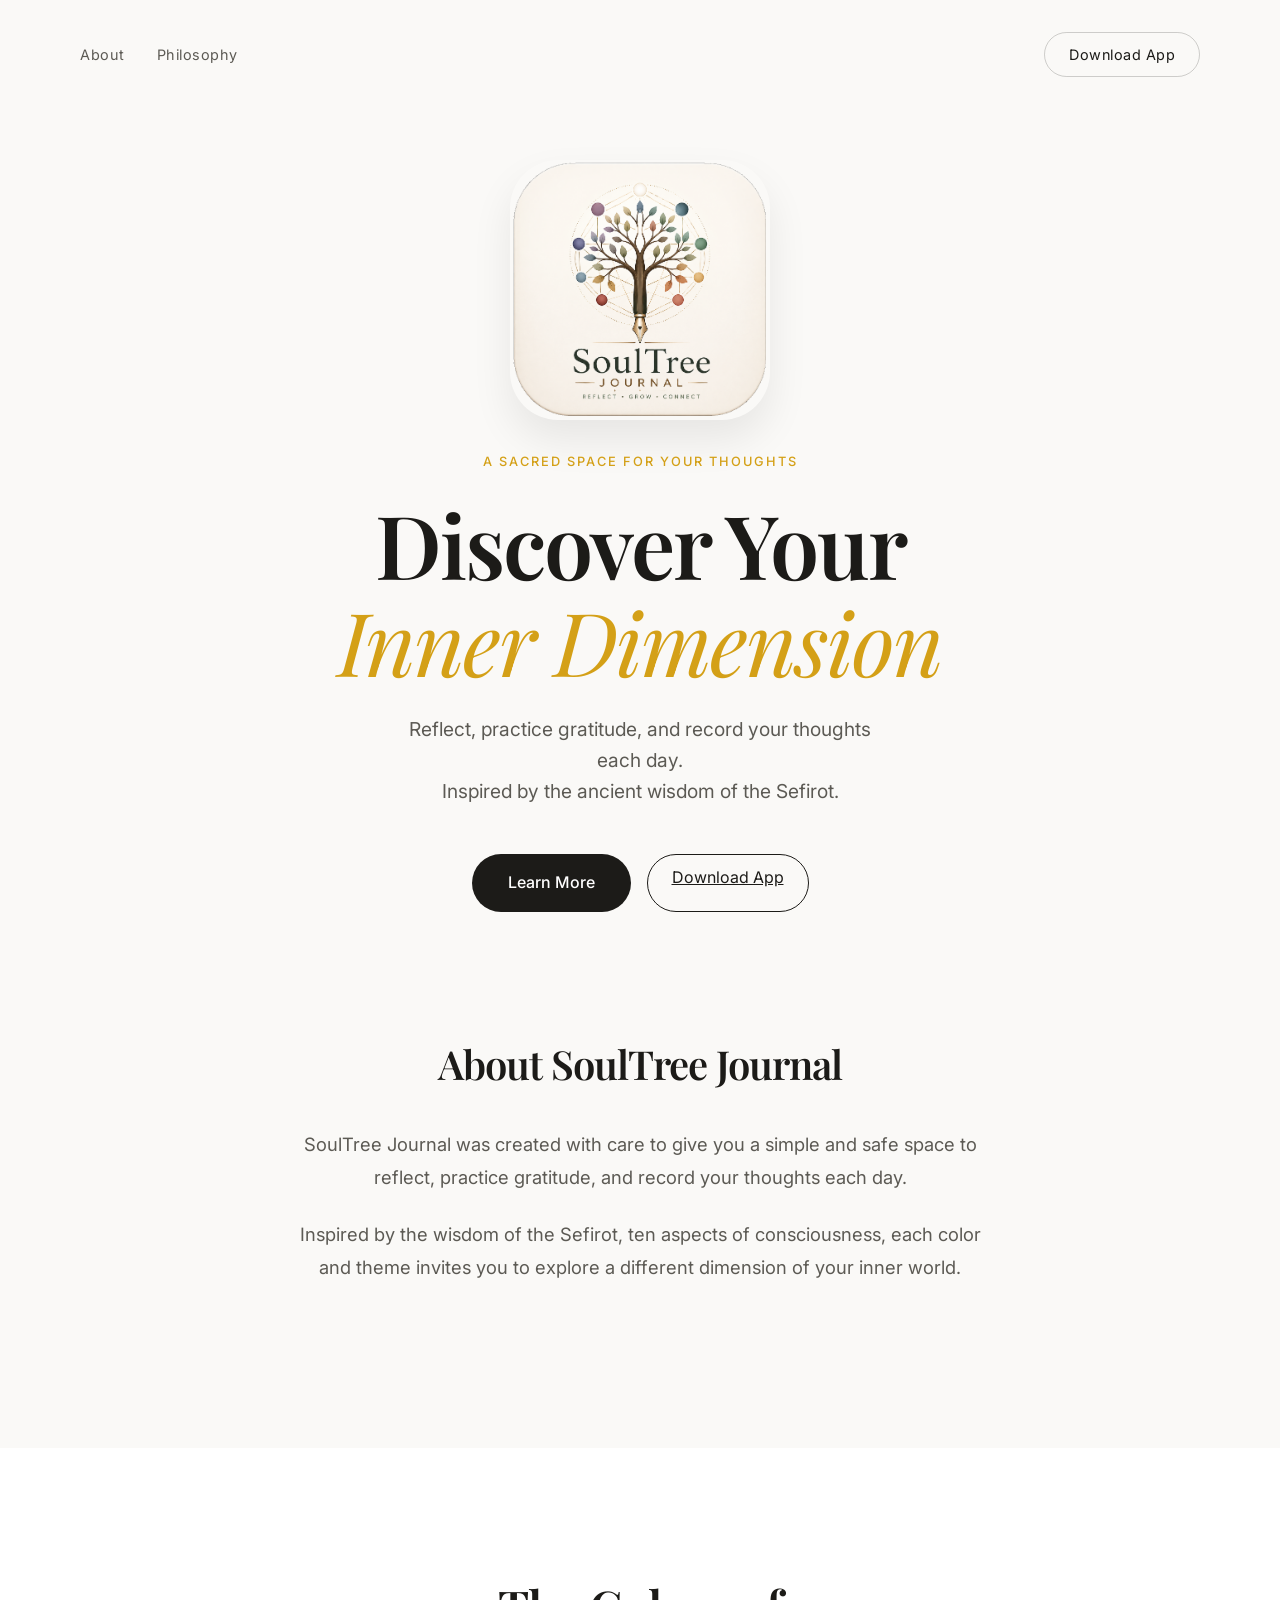
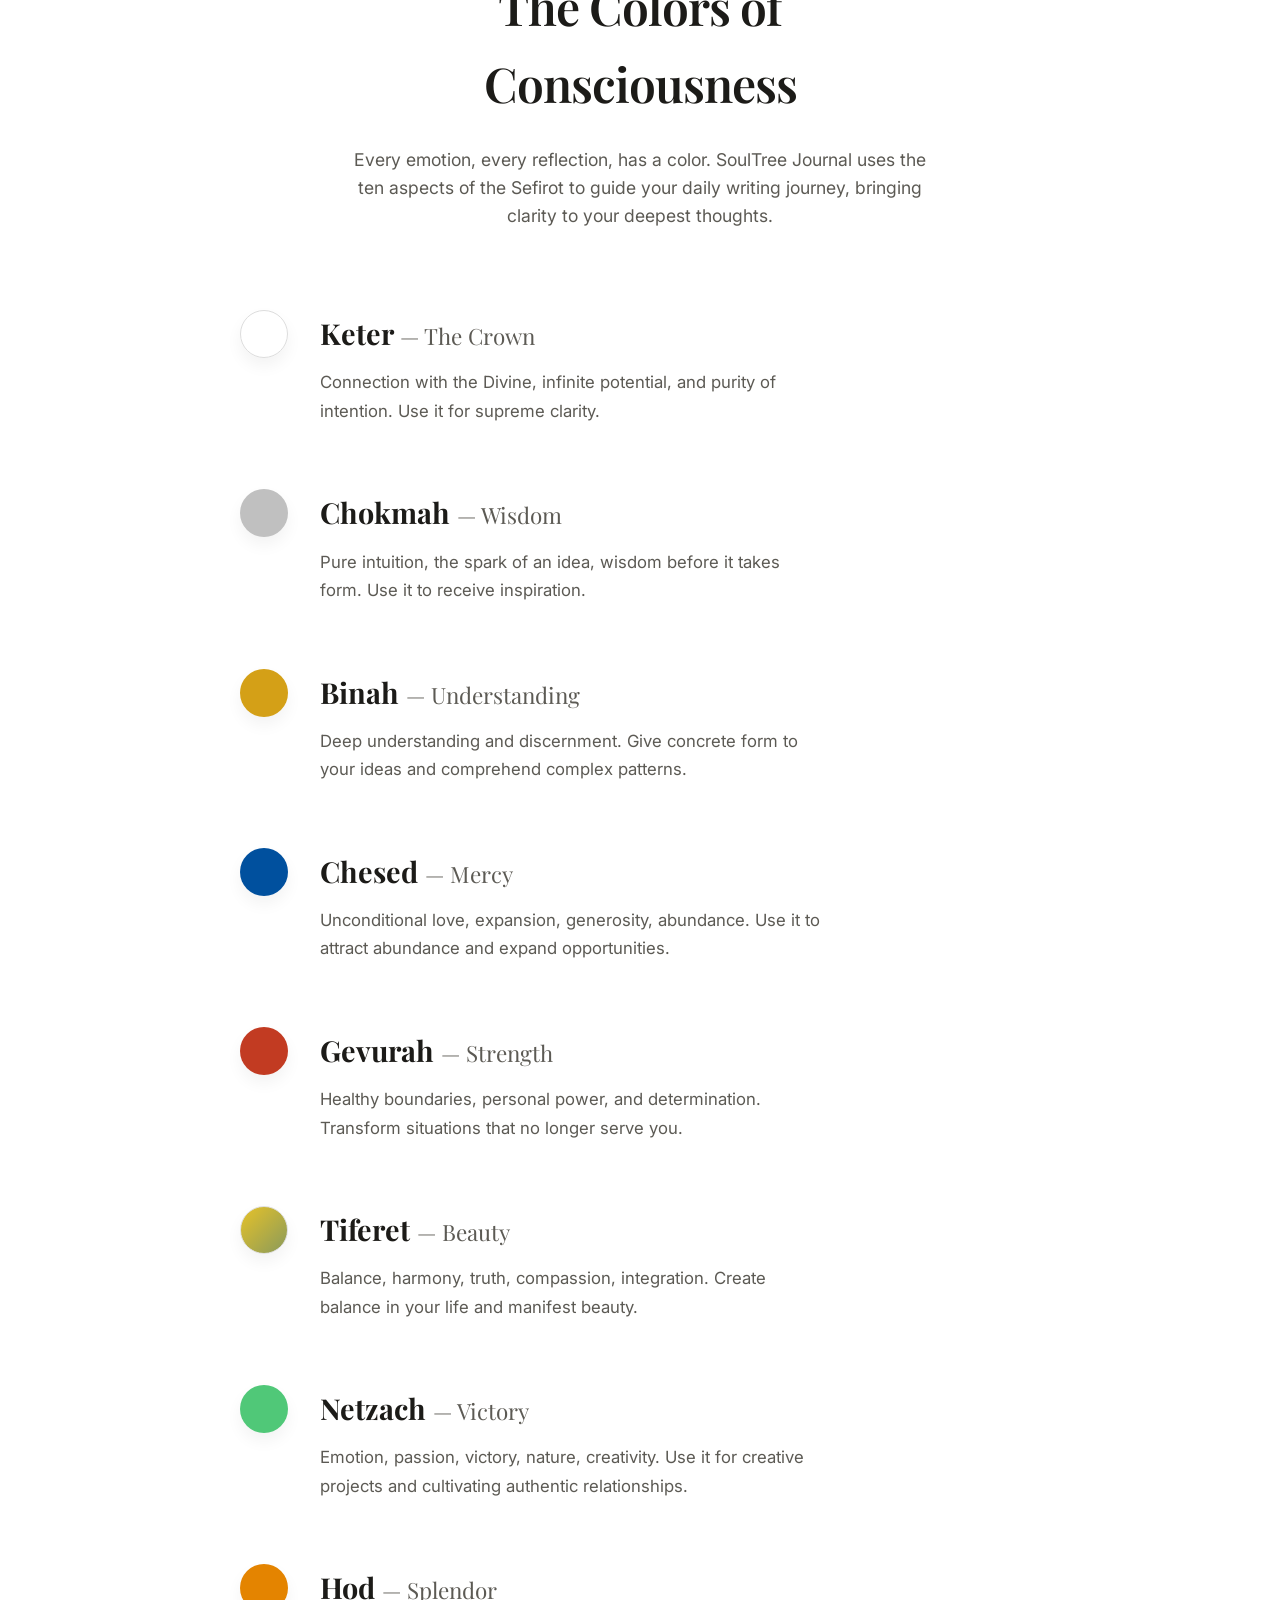
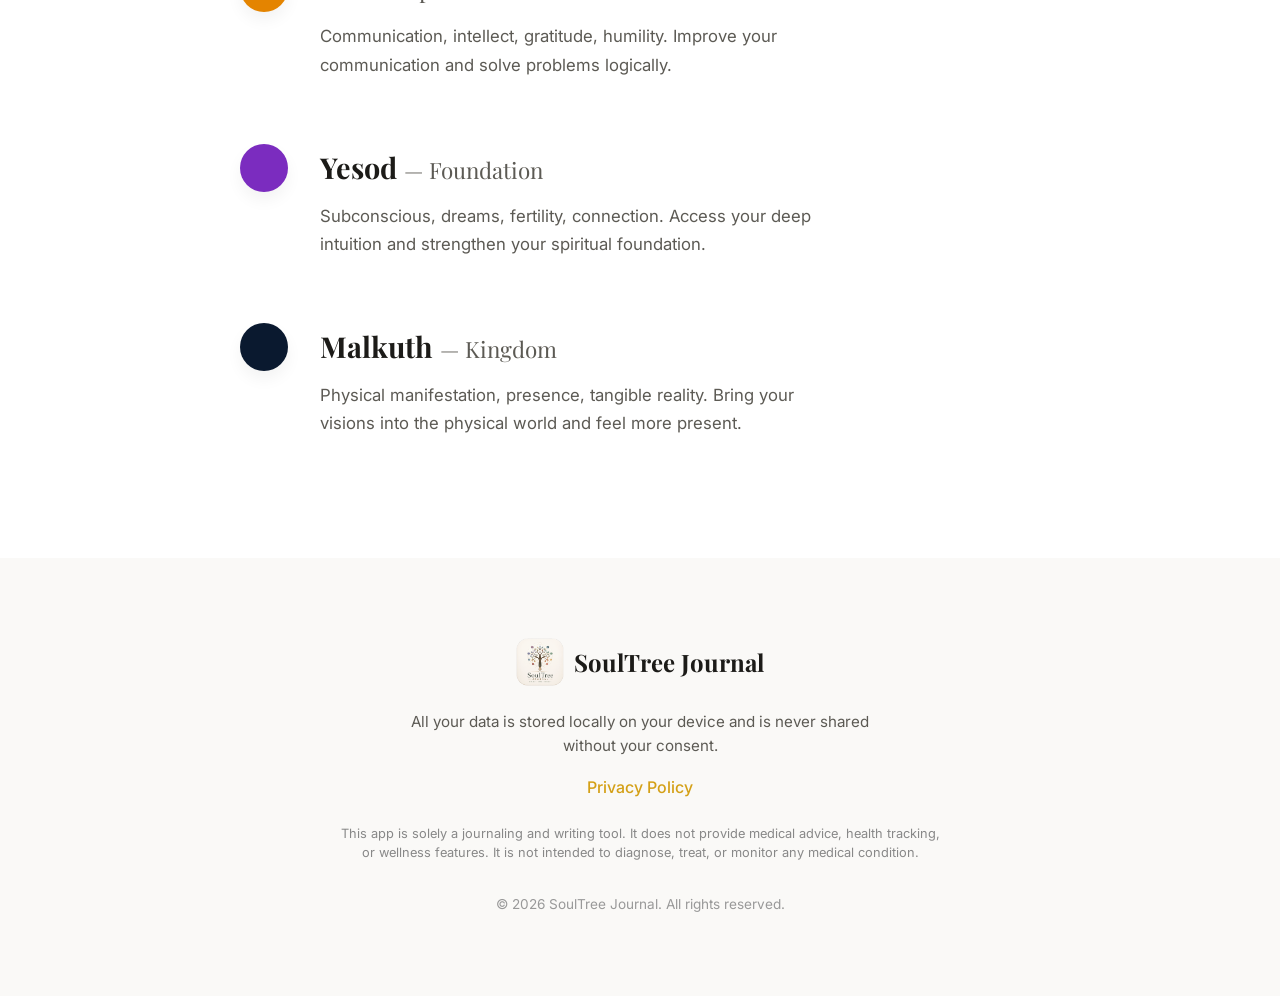
==== index.html @ 965c2bb3 "Initial release of SoulTree website" ====
<!DOCTYPE html>
<html lang="en">
<head>
    <meta charset="UTF-8">
    <meta name="viewport" content="width=device-width, initial-scale=1.0">
    <meta name="description" content="SoulTree Journal - A simple and safe space to reflect, practice gratitude, and record your thoughts each day.">
    <link rel="icon" type="image/png" href="icon-2.png">
    <title>SoulTree Journal | Your Inner Space</title>
    <link rel="preconnect" href="https://fonts.googleapis.com">
    <link rel="preconnect" href="https://fonts.gstatic.com" crossorigin>
    <link href="https://fonts.googleapis.com/css2?family=Inter:wght@300;400;500&family=Playfair+Display:ital,wght@0,400;0,600;0,700;1,400&display=swap" rel="stylesheet">
    <link rel="stylesheet" href="styles.css">
</head>
<body>

    <nav class="navbar">
        <div class="nav-container">
            <div class="nav-links left">
                <a href="#about">About</a>
                <a href="#philosophy">Philosophy</a>
            </div>

            <div class="nav-links right">
                <a href="#download" class="btn-outline">Download App</a>
            </div>
        </div>
    </nav>

    <header class="hero">
        <div class="hero-content">
            <img src="icon-2.png" alt="SoulTree Logo" class="hero-main-icon">
            <span class="hero-label">A sacred space for your thoughts</span>
            <h1 class="hero-title">Discover Your<br><em>Inner Dimension</em></h1>
            <p class="hero-subtitle">Reflect, practice gratitude, and record your thoughts each day.<br>Inspired by the ancient wisdom of the Sefirot.</p>
            <div class="hero-buttons">
                <a href="#about" class="btn-primary">Learn More</a>
                <a href="#download" class="btn-outline" style="border-color: var(--text-primary);">Download App</a>
            </div>
        </div>
    </header>

    <section id="about" class="about">
        <div class="container">
            <div class="about-content">
                <h2>About SoulTree Journal</h2>
                <p>SoulTree Journal was created with care to give you a simple and safe space to reflect, practice gratitude, and record your thoughts each day.</p>
                <p>Inspired by the wisdom of the Sefirot, ten aspects of consciousness, each color and theme invites you to explore a different dimension of your inner world.</p>
            </div>
        </div>
    </section>

    <section id="philosophy" class="philosophy">
        <div class="container">
            <div class="philosophy-text">
                <h2>The Colors of Consciousness</h2>
                <p>Every emotion, every reflection, has a color. SoulTree Journal uses the ten aspects of the Sefirot to guide your daily writing journey, bringing clarity to your deepest thoughts.</p>
            </div>
            
            <div class="features-list">
                <div class="feature-item">
                    <div class="feature-marker" style="background: rgba(255, 255, 255, 0.8); border: 1px solid #ddd;"></div>
                    <div class="feature-content">
                        <h3>Keter <span>— The Crown</span></h3>
                        <p>Connection with the Divine, infinite potential, and purity of intention. Use it for supreme clarity.</p>
                    </div>
                </div>
                
                <div class="feature-item">
                    <div class="feature-marker" style="background: #c0c0c0;"></div>
                    <div class="feature-content">
                        <h3>Chokmah <span>— Wisdom</span></h3>
                        <p>Pure intuition, the spark of an idea, wisdom before it takes form. Use it to receive inspiration.</p>
                    </div>
                </div>

                <div class="feature-item">
                    <div class="feature-marker" style="background: #d4a017;"></div>
                    <div class="feature-content">
                        <h3>Binah <span>— Understanding</span></h3>
                        <p>Deep understanding and discernment. Give concrete form to your ideas and comprehend complex patterns.</p>
                    </div>
                </div>

                <div class="feature-item">
                    <div class="feature-marker" style="background: #00509e;"></div>
                    <div class="feature-content">
                        <h3>Chesed <span>— Mercy</span></h3>
                        <p>Unconditional love, expansion, generosity, abundance. Use it to attract abundance and expand opportunities.</p>
                    </div>
                </div>
                
                <div class="feature-item">
                    <div class="feature-marker" style="background: #c23b22;"></div>
                    <div class="feature-content">
                        <h3>Gevurah <span>— Strength</span></h3>
                        <p>Healthy boundaries, personal power, and determination. Transform situations that no longer serve you.</p>
                    </div>
                </div>

                <div class="feature-item">
                    <div class="feature-marker" style="background: linear-gradient(135deg, #e6c229, #8a9a5b); border: 1px solid #e0e0e0;"></div>
                    <div class="feature-content">
                        <h3>Tiferet <span>— Beauty</span></h3>
                        <p>Balance, harmony, truth, compassion, integration. Create balance in your life and manifest beauty.</p>
                    </div>
                </div>

                <div class="feature-item">
                    <div class="feature-marker" style="background: #50c878;"></div>
                    <div class="feature-content">
                        <h3>Netzach <span>— Victory</span></h3>
                        <p>Emotion, passion, victory, nature, creativity. Use it for creative projects and cultivating authentic relationships.</p>
                    </div>
                </div>

                <div class="feature-item">
                    <div class="feature-marker" style="background: #e48400;"></div>
                    <div class="feature-content">
                        <h3>Hod <span>— Splendor</span></h3>
                        <p>Communication, intellect, gratitude, humility. Improve your communication and solve problems logically.</p>
                    </div>
                </div>

                <div class="feature-item">
                    <div class="feature-marker" style="background: #7b2cbf;"></div>
                    <div class="feature-content">
                        <h3>Yesod <span>— Foundation</span></h3>
                        <p>Subconscious, dreams, fertility, connection. Access your deep intuition and strengthen your spiritual foundation.</p>
                    </div>
                </div>

                <div class="feature-item">
                    <div class="feature-marker" style="background: #0a192f;"></div>
                    <div class="feature-content">
                        <h3>Malkuth <span>— Kingdom</span></h3>
                        <p>Physical manifestation, presence, tangible reality. Bring your visions into the physical world and feel more present.</p>
                    </div>
                </div>
            </div>
        </div>
    </section>

    <footer>
        <div class="container footer-content">
            <div class="footer-brand">
                <img src="icon-2.png" alt="Icon" class="logo-img-footer">
                SoulTree Journal
            </div>
            <p class="footer-privacy">All your data is stored locally on your device and is never shared without your consent.</p>
            <p class="footer-links"><a href="privacy.html">Privacy Policy</a></p>
            <p class="footer-disclaimer">This app is solely a journaling and writing tool. It does not provide medical advice, health tracking, or wellness features. It is not intended to diagnose, treat, or monitor any medical condition.</p>
            <div class="copyright">&copy; 2026 SoulTree Journal. All rights reserved.</div>
        </div>
    </footer>

</body>
</html>
---- styles.css ----
:root {
    --bg-color: #faf9f7;
    --text-primary: #1c1b18;
    --text-secondary: #5c5a54;
    --accent-gold: #d4a017;
    --accent-gold-light: rgba(212, 160, 23, 0.1);
    
    --font-heading: 'Playfair Display', serif;
    --font-body: 'Inter', sans-serif;
}

* {
    margin: 0;
    padding: 0;
    box-sizing: border-box;
}

body {
    font-family: var(--font-body);
    background-color: var(--bg-color);
    color: var(--text-primary);
    line-height: 1.6;
    -webkit-font-smoothing: antialiased;
}

.container {
    max-width: 1000px;
    margin: 0 auto;
    padding: 0 24px;
}

/* Navigation */
.navbar {
    padding: 32px 0;
    position: absolute;
    width: 100%;
    top: 0;
    z-index: 10;
}

.nav-container {
    max-width: 1200px;
    margin: 0 auto;
    padding: 0 40px;
    display: flex;
    justify-content: space-between;
    align-items: center;
}

.nav-links {
    flex: 1;
    display: flex;
    gap: 32px;
}

.nav-links.right {
    justify-content: flex-end;
}

.nav-links a {
    text-decoration: none;
    color: var(--text-secondary);
    font-size: 0.9rem;
    font-weight: 400;
    letter-spacing: 0.5px;
    transition: color 0.3s ease;
}

.nav-links a:hover {
    color: var(--accent-gold);
}

.logo {
    font-family: var(--font-heading);
    font-size: 1.6rem;
    font-weight: 700;
    letter-spacing: -0.5px;
    color: var(--text-primary);
    text-align: center;
    display: flex;
    align-items: center;
    justify-content: center;
    gap: 12px;
}

.logo-img {
    height: 56px;
    width: auto;
    border-radius: 12px;
}

/* Buttons */
.btn-primary {
    display: inline-block;
    background-color: var(--text-primary);
    color: #fff;
    padding: 16px 36px;
    border-radius: 40px;
    text-decoration: none;
    font-size: 1rem;
    font-weight: 500;
    transition: all 0.3s ease;
}

.btn-primary:hover {
    background-color: var(--accent-gold);
    transform: translateY(-2px);
    box-shadow: 0 12px 24px var(--accent-gold-light);
}

.btn-outline {
    border: 1px solid rgba(28, 27, 24, 0.2);
    padding: 10px 24px;
    border-radius: 30px;
    color: var(--text-primary) !important;
}

.btn-outline:hover {
    border-color: var(--text-primary);
}

/* Hero */
.hero {
    padding-top: 160px;
    text-align: center;
}

.hero-content {
    max-width: 800px;
    margin: 0 auto;
    padding: 0 24px;
    display: flex;
    flex-direction: column;
    align-items: center;
}

.hero-main-icon {
    width: 260px;
    height: auto;
    margin-bottom: 32px;
    border-radius: 48px;
    box-shadow: 0 20px 40px rgba(0,0,0,0.08);
    animation: float-logo 6s ease-in-out infinite;
}

@keyframes float-logo {
    0%, 100% { transform: translateY(0); }
    50% { transform: translateY(-10px); }
}

.hero-label {
    display: inline-block;
    text-transform: uppercase;
    font-size: 0.8rem;
    letter-spacing: 2px;
    color: var(--accent-gold);
    margin-bottom: 24px;
    font-weight: 500;
}

.hero-title {
    font-family: var(--font-heading);
    font-size: 5.5rem;
    line-height: 1.1;
    font-weight: 600;
    margin-bottom: 24px;
    letter-spacing: -2px;
}

.hero-title em {
    font-style: italic;
    color: var(--accent-gold);
    font-weight: 400;
}

.hero-subtitle {
    font-size: 1.2rem;
    color: var(--text-secondary);
    margin-bottom: 48px;
    max-width: 500px;
    margin-left: auto;
    margin-right: auto;
}

.hero-buttons {
    display: flex;
    gap: 16px;
    justify-content: center;
    flex-wrap: wrap;
}

/* About Section */
.about {
    padding: 120px 0 40px;
    background-color: var(--bg-color);
}

.about-content {
    max-width: 700px;
    margin: 0 auto;
    text-align: center;
}

.about-content h2 {
    font-family: var(--font-heading);
    font-size: 2.5rem;
    font-weight: 600;
    margin-bottom: 32px;
    letter-spacing: -1px;
}

.about-content p {
    color: var(--text-secondary);
    font-size: 1.15rem;
    line-height: 1.8;
    margin-bottom: 24px;
}

/* Philosophy Section */
.philosophy {
    padding: 120px 0;
    background-color: #fff;
    margin-top: 100px;
}

.philosophy-text {
    text-align: center;
    max-width: 600px;
    margin: 0 auto 80px;
}

.philosophy-text h2 {
    font-family: var(--font-heading);
    font-size: 3rem;
    font-weight: 600;
    margin-bottom: 24px;
    letter-spacing: -1px;
}

.philosophy-text p {
    color: var(--text-secondary);
    font-size: 1.1rem;
}

.features-list {
    max-width: 800px;
    margin: 0 auto;
}

.feature-item {
    display: flex;
    align-items: flex-start;
    gap: 32px;
    margin-bottom: 64px;
}

.feature-item:last-child {
    margin-bottom: 0;
}

.feature-marker {
    width: 48px;
    height: 48px;
    border-radius: 50%;
    flex-shrink: 0;
    box-shadow: 0 8px 16px rgba(0, 0, 0, 0.05);
}

.feature-content h3 {
    font-family: var(--font-heading);
    font-size: 1.8rem;
    margin-bottom: 12px;
    color: var(--text-primary);
}

.feature-content h3 span {
    color: var(--text-secondary);
    font-weight: 400;
    font-size: 1.4rem;
}

.feature-content p {
    color: var(--text-secondary);
    font-size: 1.05rem;
    line-height: 1.7;
    max-width: 500px;
}

/* Footer */
footer {
    padding: 80px 0;
    text-align: center;
    background-color: var(--bg-color);
}

.footer-brand {
    font-family: var(--font-heading);
    font-size: 1.5rem;
    font-weight: 700;
    margin-bottom: 24px;
    display: flex;
    align-items: center;
    justify-content: center;
    gap: 10px;
}

.logo-img-footer {
    height: 48px;
    width: auto;
    border-radius: 10px;
    opacity: 0.9;
}

.footer-content p.footer-privacy {
    color: var(--text-secondary);
    max-width: 500px;
    margin: 0 auto 16px;
    font-size: 0.95rem;
}

.footer-links {
    margin-bottom: 24px;
}

.footer-links a {
    color: var(--accent-gold);
    text-decoration: none;
    font-weight: 500;
    transition: color 0.3s ease;
}

.footer-links a:hover {
    color: var(--text-primary);
    text-decoration: underline;
}

.footer-content p.footer-disclaimer {
    color: #888;
    max-width: 600px;
    margin: 0 auto 32px;
    font-size: 0.8rem;
    line-height: 1.5;
}

.copyright {
    color: #999;
    font-size: 0.85rem;
}

/* Responsive */
@media (max-width: 768px) {
    .nav-links {
        display: none;
    }
    
    .hero-title {
        font-size: 3.5rem;
    }
    
    .philosophy-text h2 {
        font-size: 2.5rem;
    }
    
    .feature-item {
        flex-direction: column;
        gap: 16px;
    }
}

/* Privacy Policy Layout */
.policy-container {
    max-width: 800px;
    padding: 120px 24px 60px;
}

.policy-title {
    font-family: var(--font-heading);
    font-size: 3.5rem;
    margin-bottom: 12px;
}

.policy-subtitle {
    font-family: var(--font-heading);
    margin-bottom: 32px;
    color: var(--text-secondary);
    font-weight: 400;
    font-style: italic;
    font-size: 2rem;
}

.policy-meta {
    color: #999;
    margin-bottom: 64px;
    font-size: 0.9rem;
    letter-spacing: 1px;
}

.policy-section h3 {
    font-family: var(--font-heading);
    font-size: 1.8rem;
    margin-bottom: 24px;
    color: var(--text-primary);
}

.policy-section h4 {
    font-size: 1.2rem;
    margin-top: 32px;
    margin-bottom: 12px;
    color: var(--text-primary);
}

.policy-section p, .policy-section li {
    color: var(--text-secondary);
    line-height: 1.8;
    margin-bottom: 16px;
    font-size: 1.05rem;
}

.policy-section ul {
    margin-left: 24px;
    margin-bottom: 24px;
}

.policy-divider {
    margin: 64px 0;
    border: none;
    border-top: 1px solid rgba(0,0,0,0.06);
}

.policy-section a {
    color: var(--accent-gold);
    text-decoration: none;
    font-weight: 500;
}

.policy-section a:hover {
    text-decoration: underline;
}
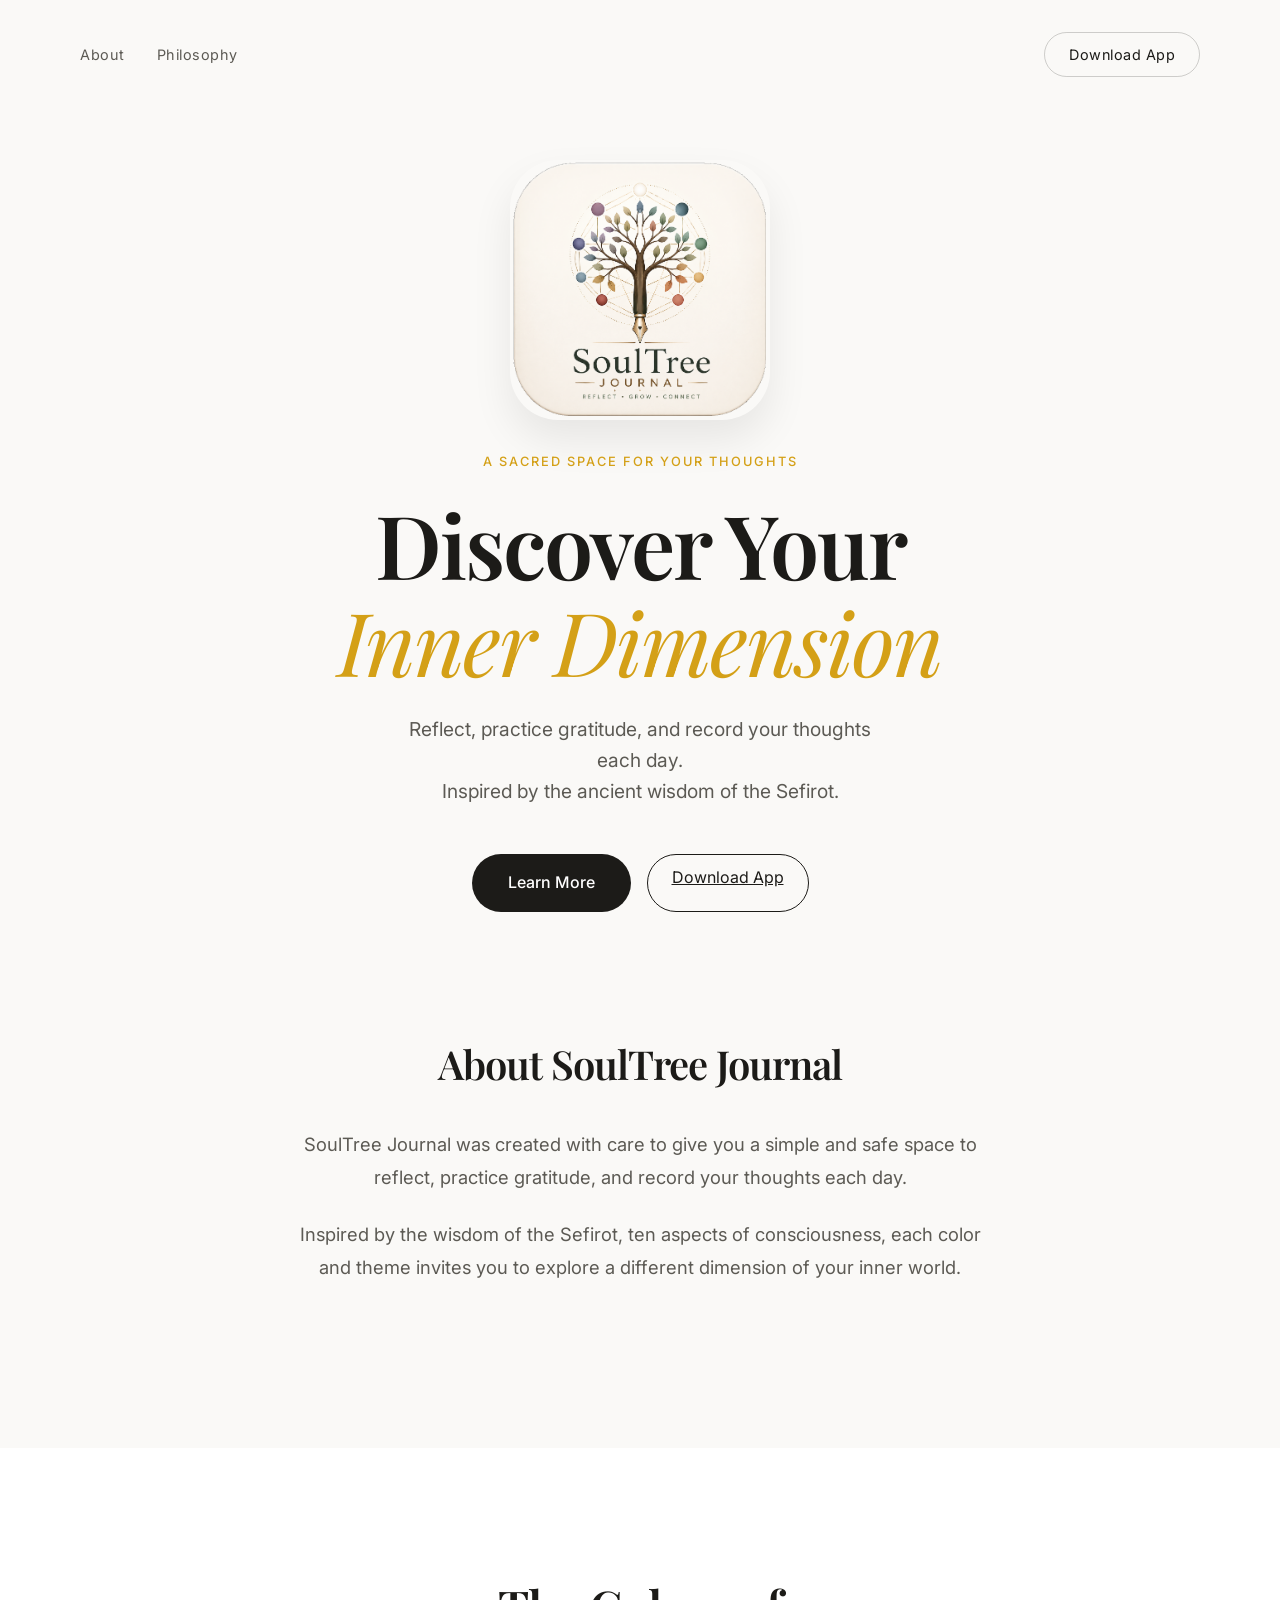
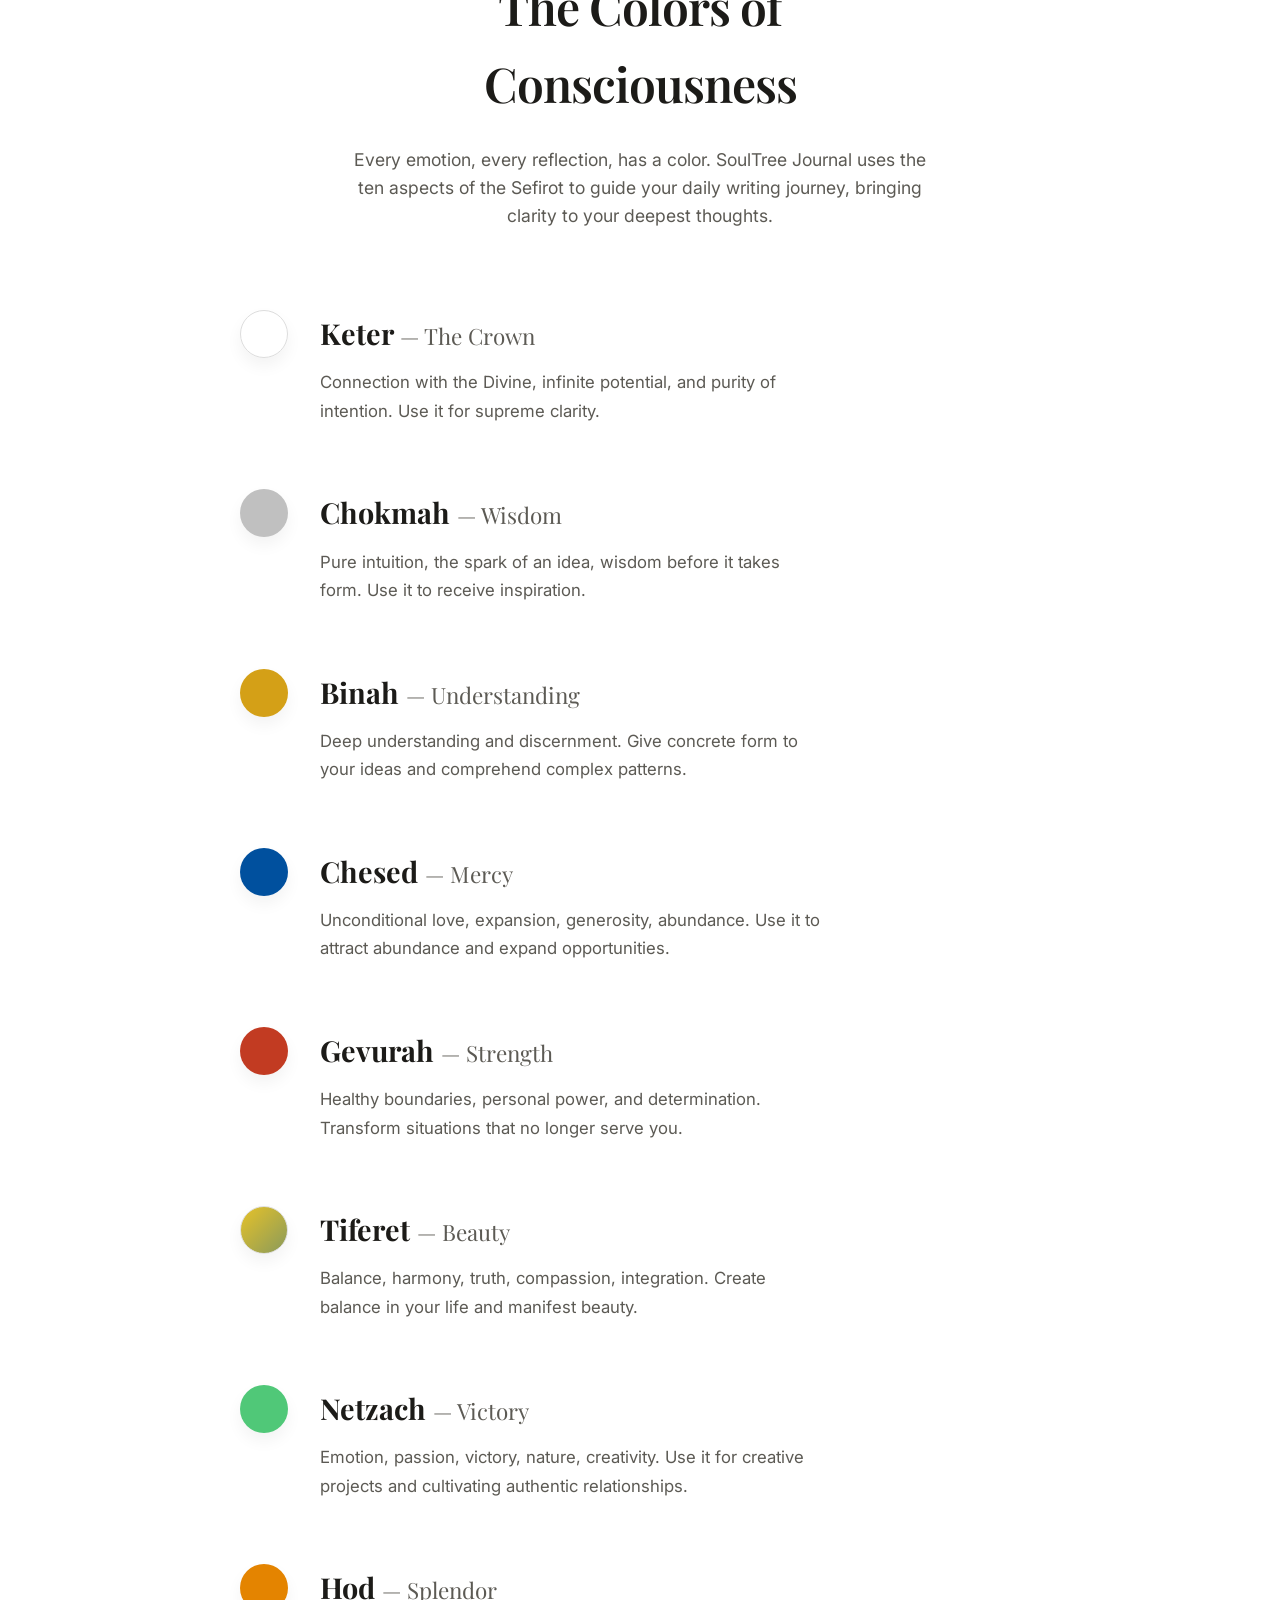
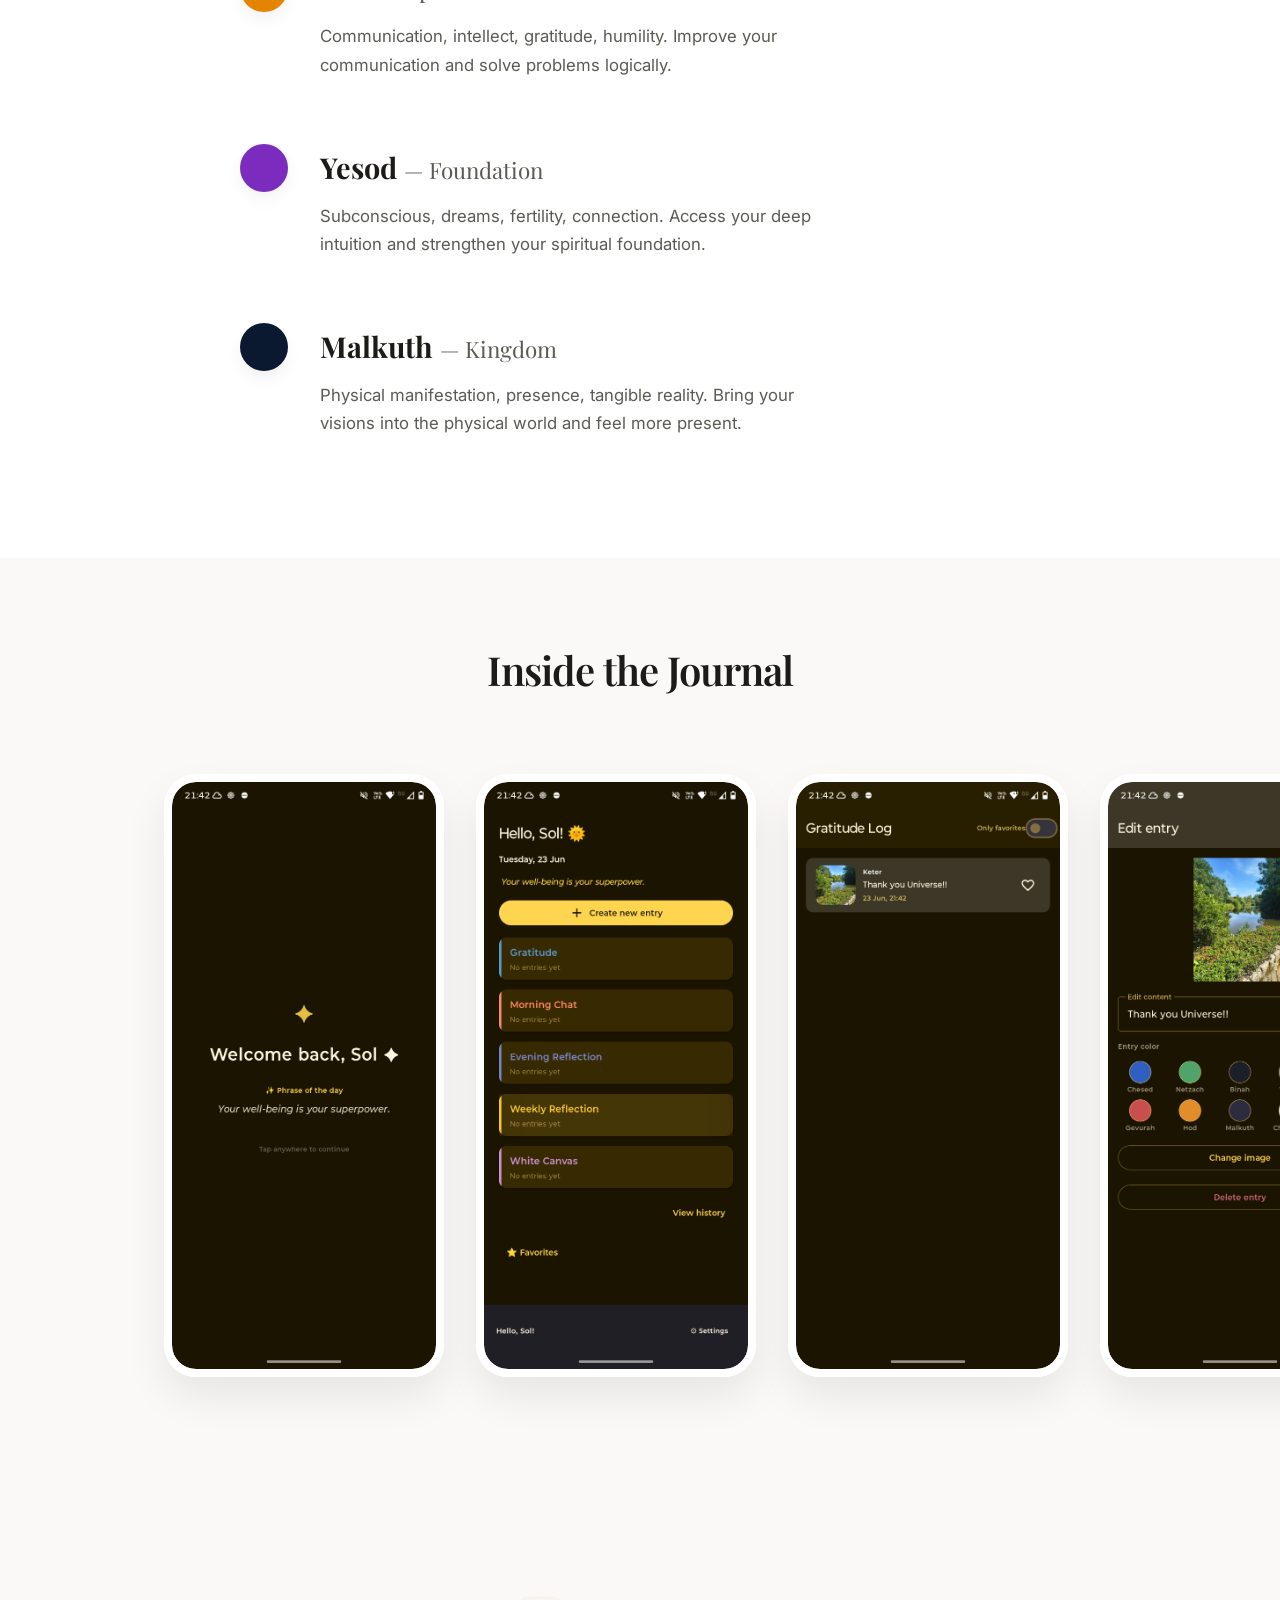
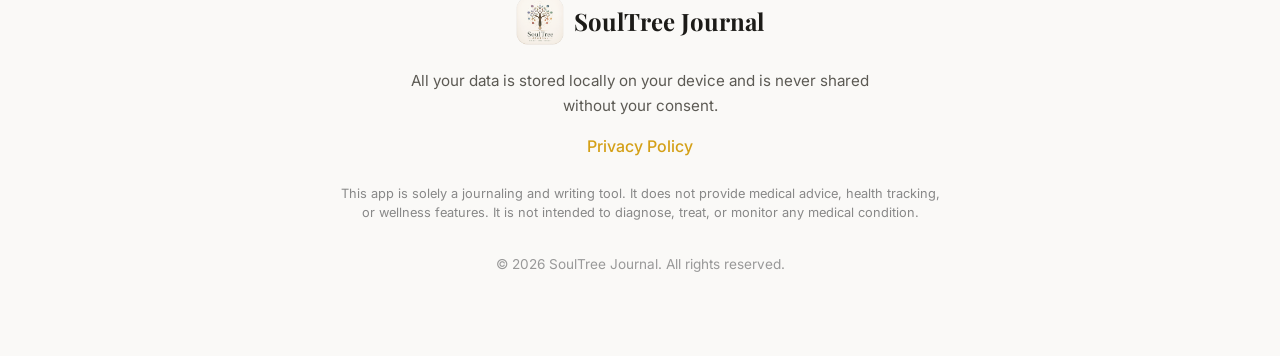
==== commit 14a38333: "Add screenshots section" ====
--- a/index.html
+++ b/index.html
@@ -140,6 +140,22 @@
         </div>
     </section>
 
+    <section id="screenshots" class="screenshots">
+        <div class="screenshots-header">
+            <h2>Inside the Journal</h2>
+        </div>
+        <div class="screenshots-scroll">
+            <div class="screenshot-card"><img src="img/screen1.png" alt="SoulTree Screenshot 1"></div>
+            <div class="screenshot-card"><img src="img/screen2.png" alt="SoulTree Screenshot 2"></div>
+            <div class="screenshot-card"><img src="img/screen3.png" alt="SoulTree Screenshot 3"></div>
+            <div class="screenshot-card"><img src="img/screen4.png" alt="SoulTree Screenshot 4"></div>
+            <div class="screenshot-card"><img src="img/screen5.png" alt="SoulTree Screenshot 5"></div>
+            <div class="screenshot-card"><img src="img/screen6.png" alt="SoulTree Screenshot 6"></div>
+            <div class="screenshot-card"><img src="img/screen7.png" alt="SoulTree Screenshot 7"></div>
+            <div class="screenshot-card"><img src="img/screen8.png" alt="SoulTree Screenshot 8"></div>
+        </div>
+    </section>
+
     <footer>
         <div class="container footer-content">
             <div class="footer-brand">
--- a/styles.css
+++ b/styles.css
@@ -284,6 +284,64 @@
     font-size: 1.05rem;
     line-height: 1.7;
     max-width: 500px;
+}
+
+/* Screenshots Section */
+.screenshots {
+    padding: 80px 0;
+    background-color: var(--bg-color);
+    overflow: hidden;
+}
+
+.screenshots-header {
+    text-align: center;
+    margin-bottom: 48px;
+}
+
+.screenshots-header h2 {
+    font-family: var(--font-heading);
+    font-size: 2.5rem;
+    font-weight: 600;
+    color: var(--text-primary);
+    letter-spacing: -1px;
+}
+
+.screenshots-scroll {
+    display: flex;
+    gap: 32px;
+    padding: 24px calc(50vw - 500px + 24px) 60px; /* Center align with max-width container */
+    overflow-x: auto;
+    scroll-snap-type: x mandatory;
+    -webkit-overflow-scrolling: touch;
+    scrollbar-width: none;
+}
+
+.screenshots-scroll::-webkit-scrollbar {
+    display: none;
+}
+
+.screenshot-card {
+    flex: 0 0 auto;
+    width: 280px;
+    height: auto;
+    border-radius: 32px;
+    box-shadow: 0 20px 40px rgba(0,0,0,0.08);
+    scroll-snap-align: center;
+    transition: transform 0.3s ease;
+    overflow: hidden;
+    border: 8px solid #fff;
+}
+
+.screenshot-card:hover {
+    transform: translateY(-8px);
+}
+
+.screenshot-card img {
+    width: 100%;
+    height: 100%;
+    object-fit: cover;
+    display: block;
+    border-radius: 24px;
 }
 
 /* Footer */
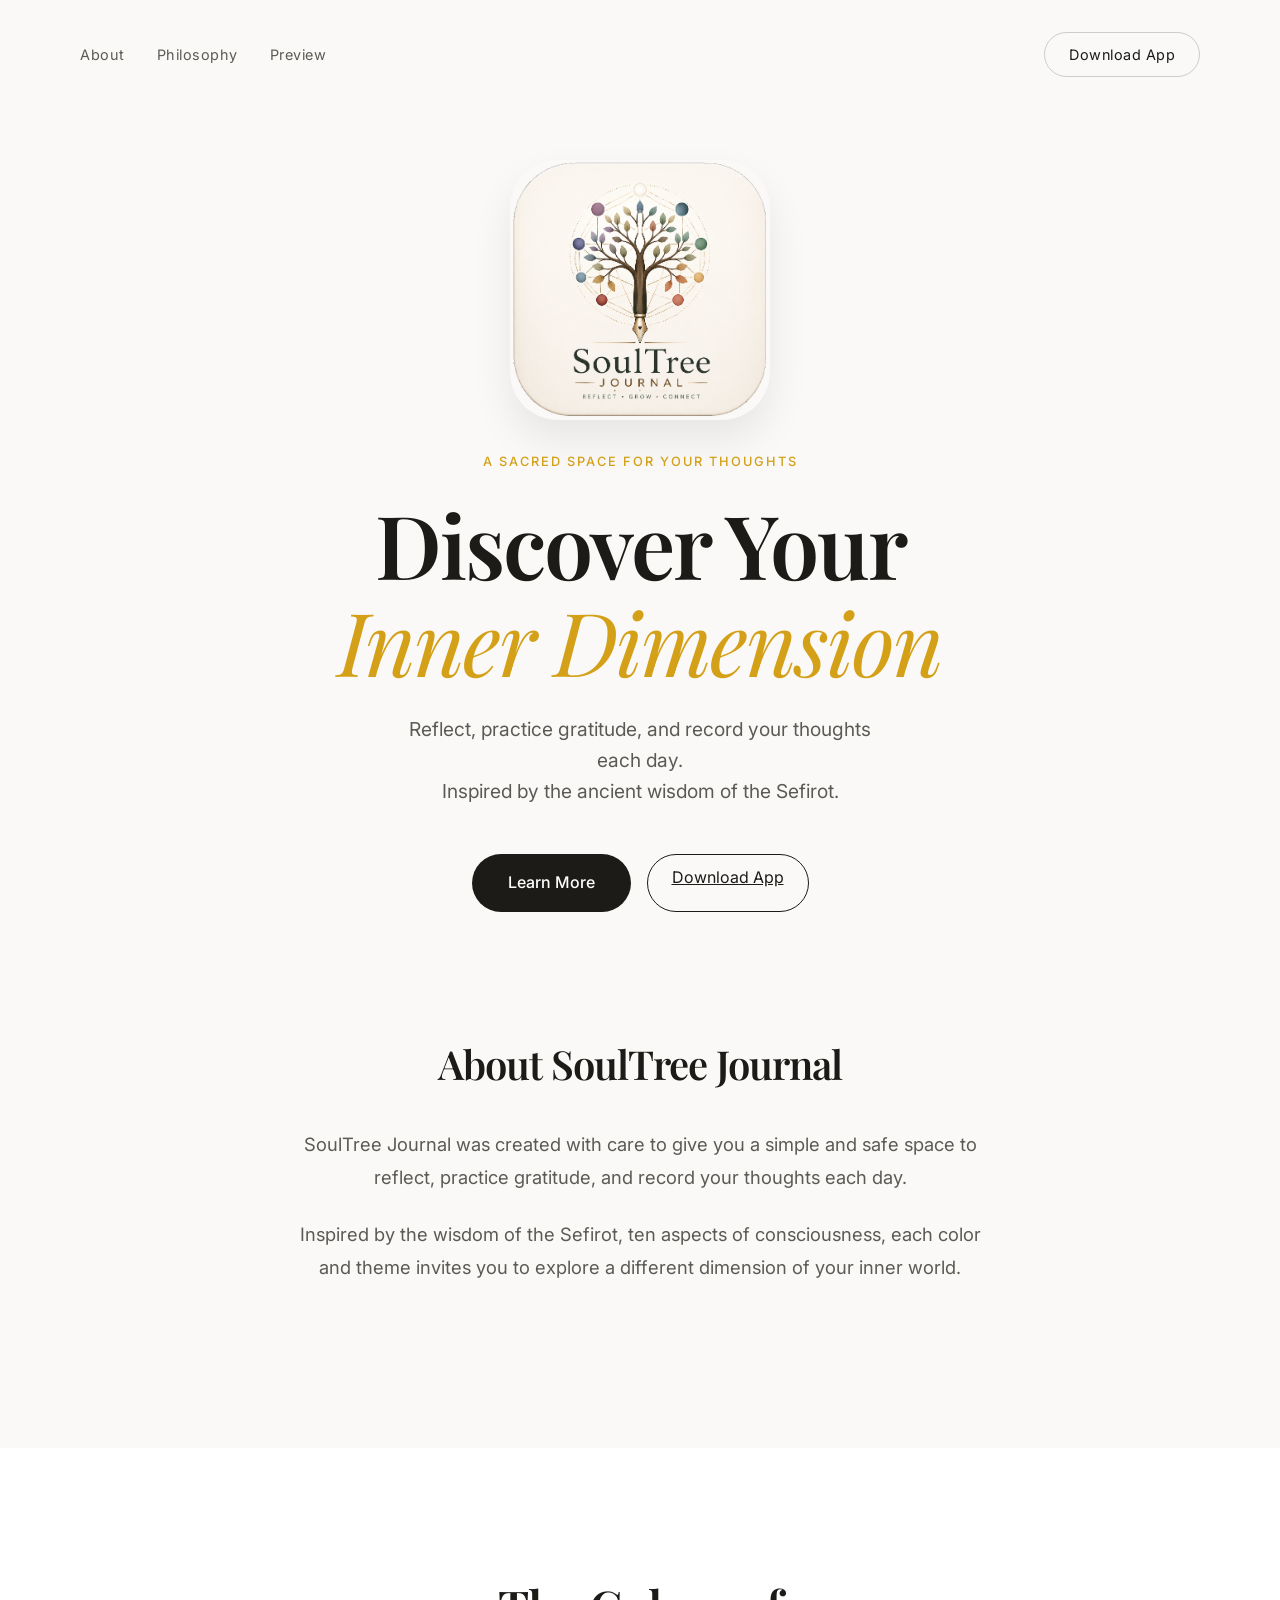
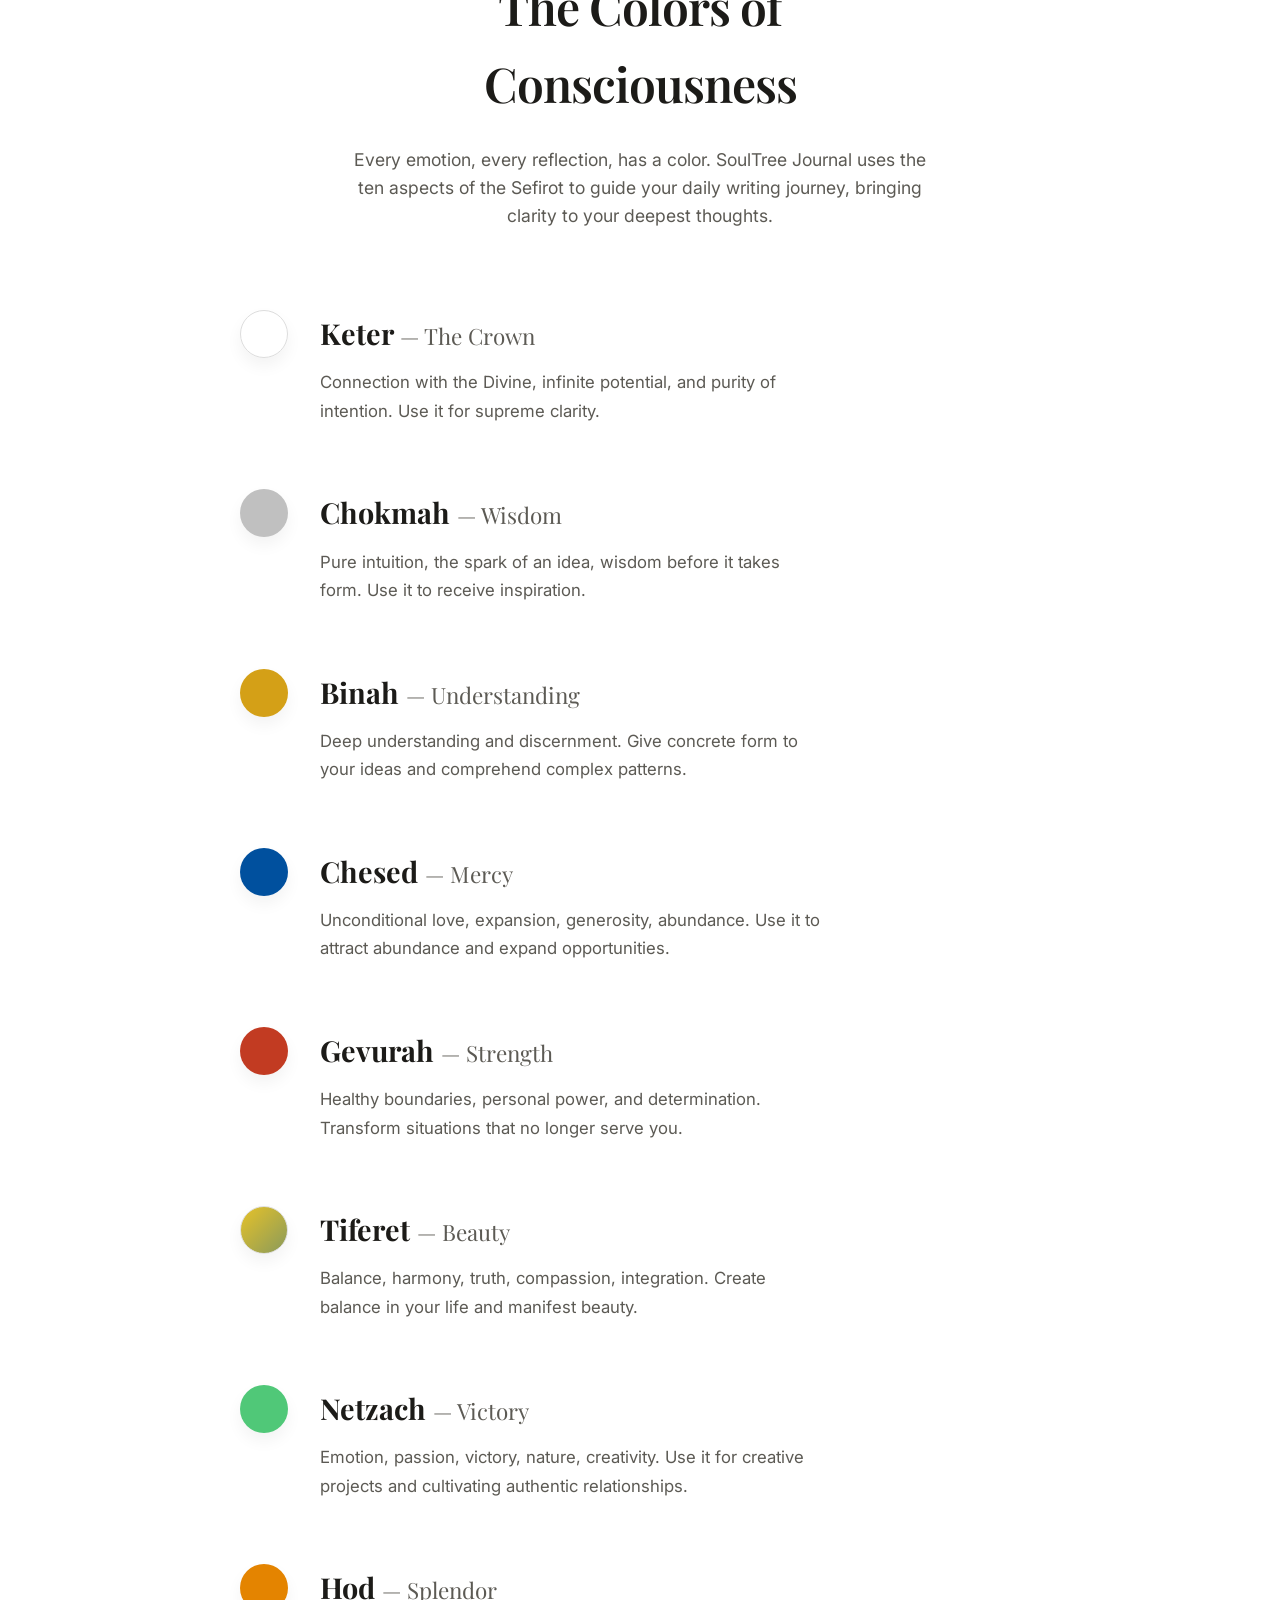
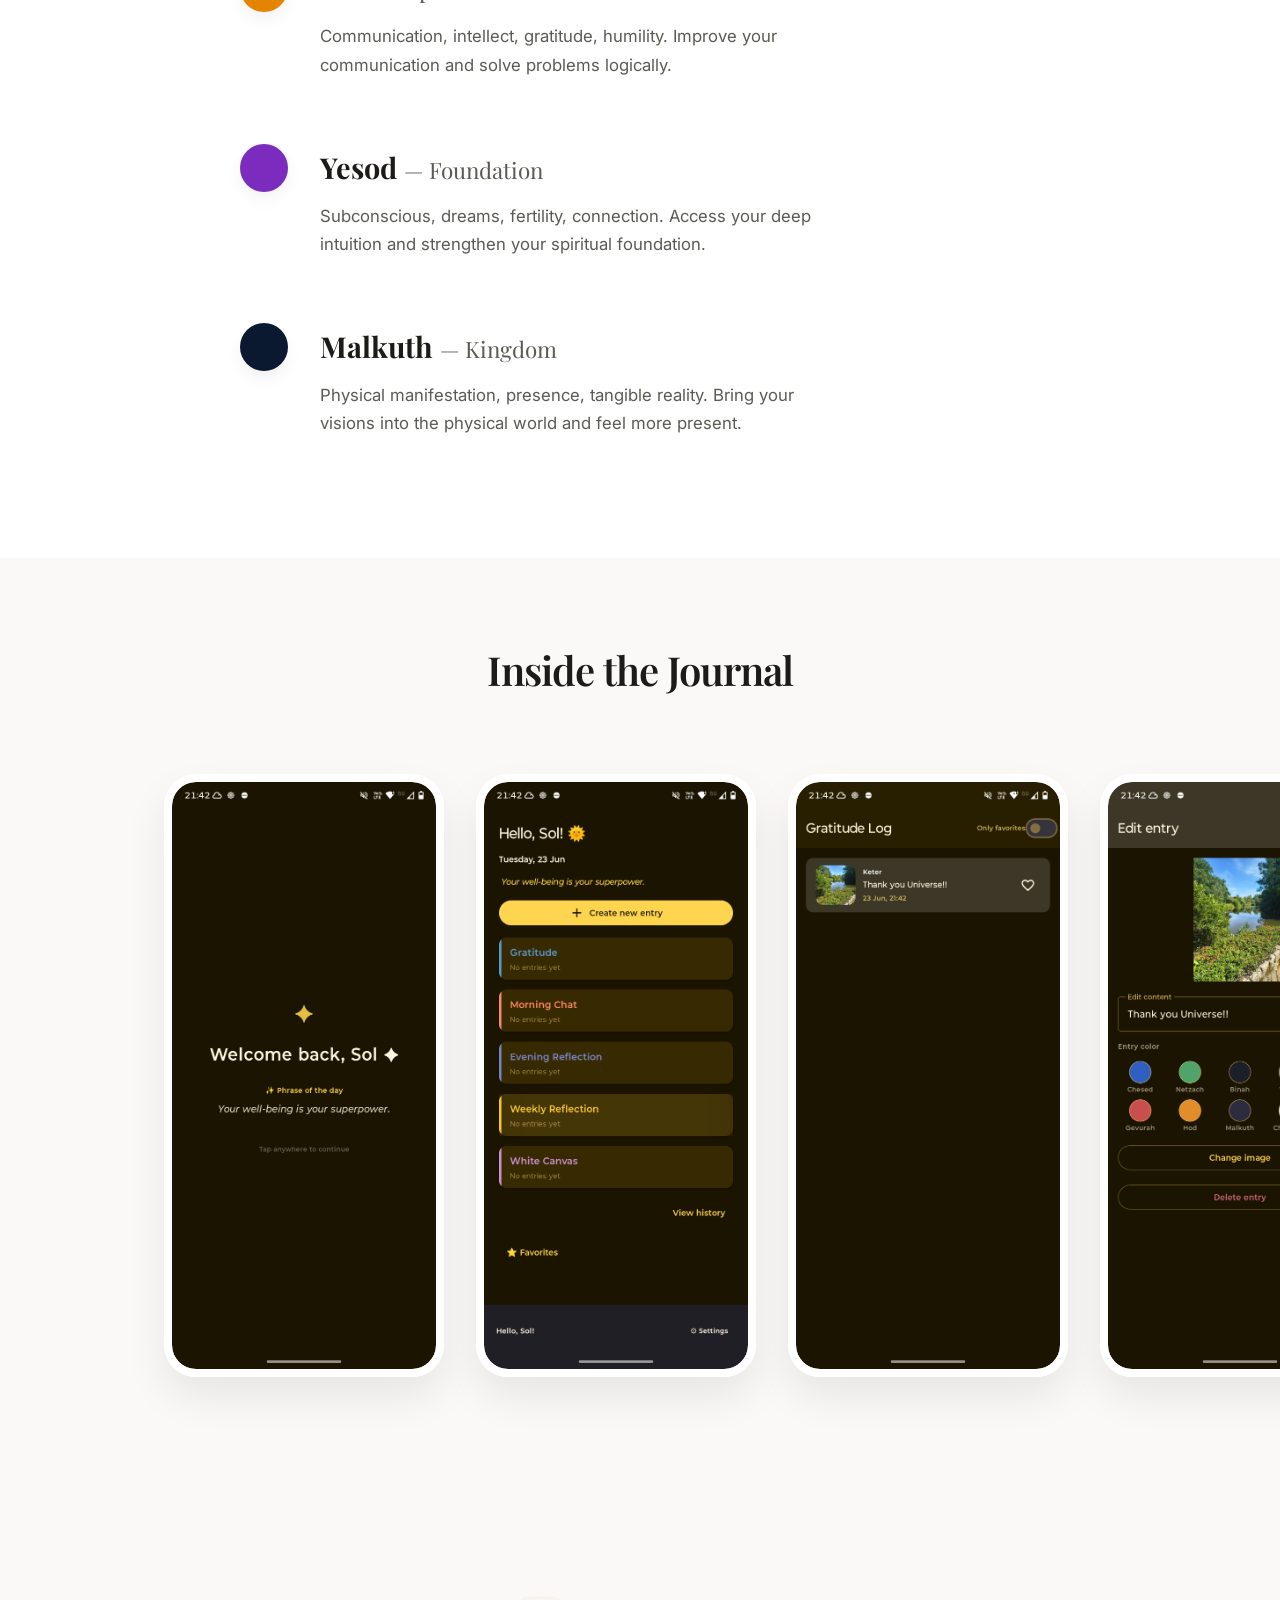
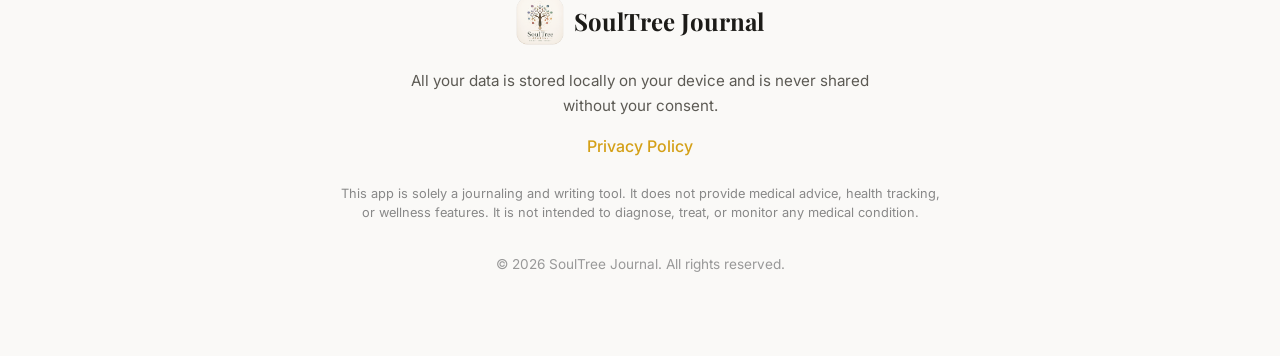
==== commit 92af584c: "Update navigation menu" ====
--- a/index.html
+++ b/index.html
@@ -18,6 +18,7 @@
             <div class="nav-links left">
                 <a href="#about">About</a>
                 <a href="#philosophy">Philosophy</a>
+                <a href="#screenshots">Preview</a>
             </div>
 
             <div class="nav-links right">
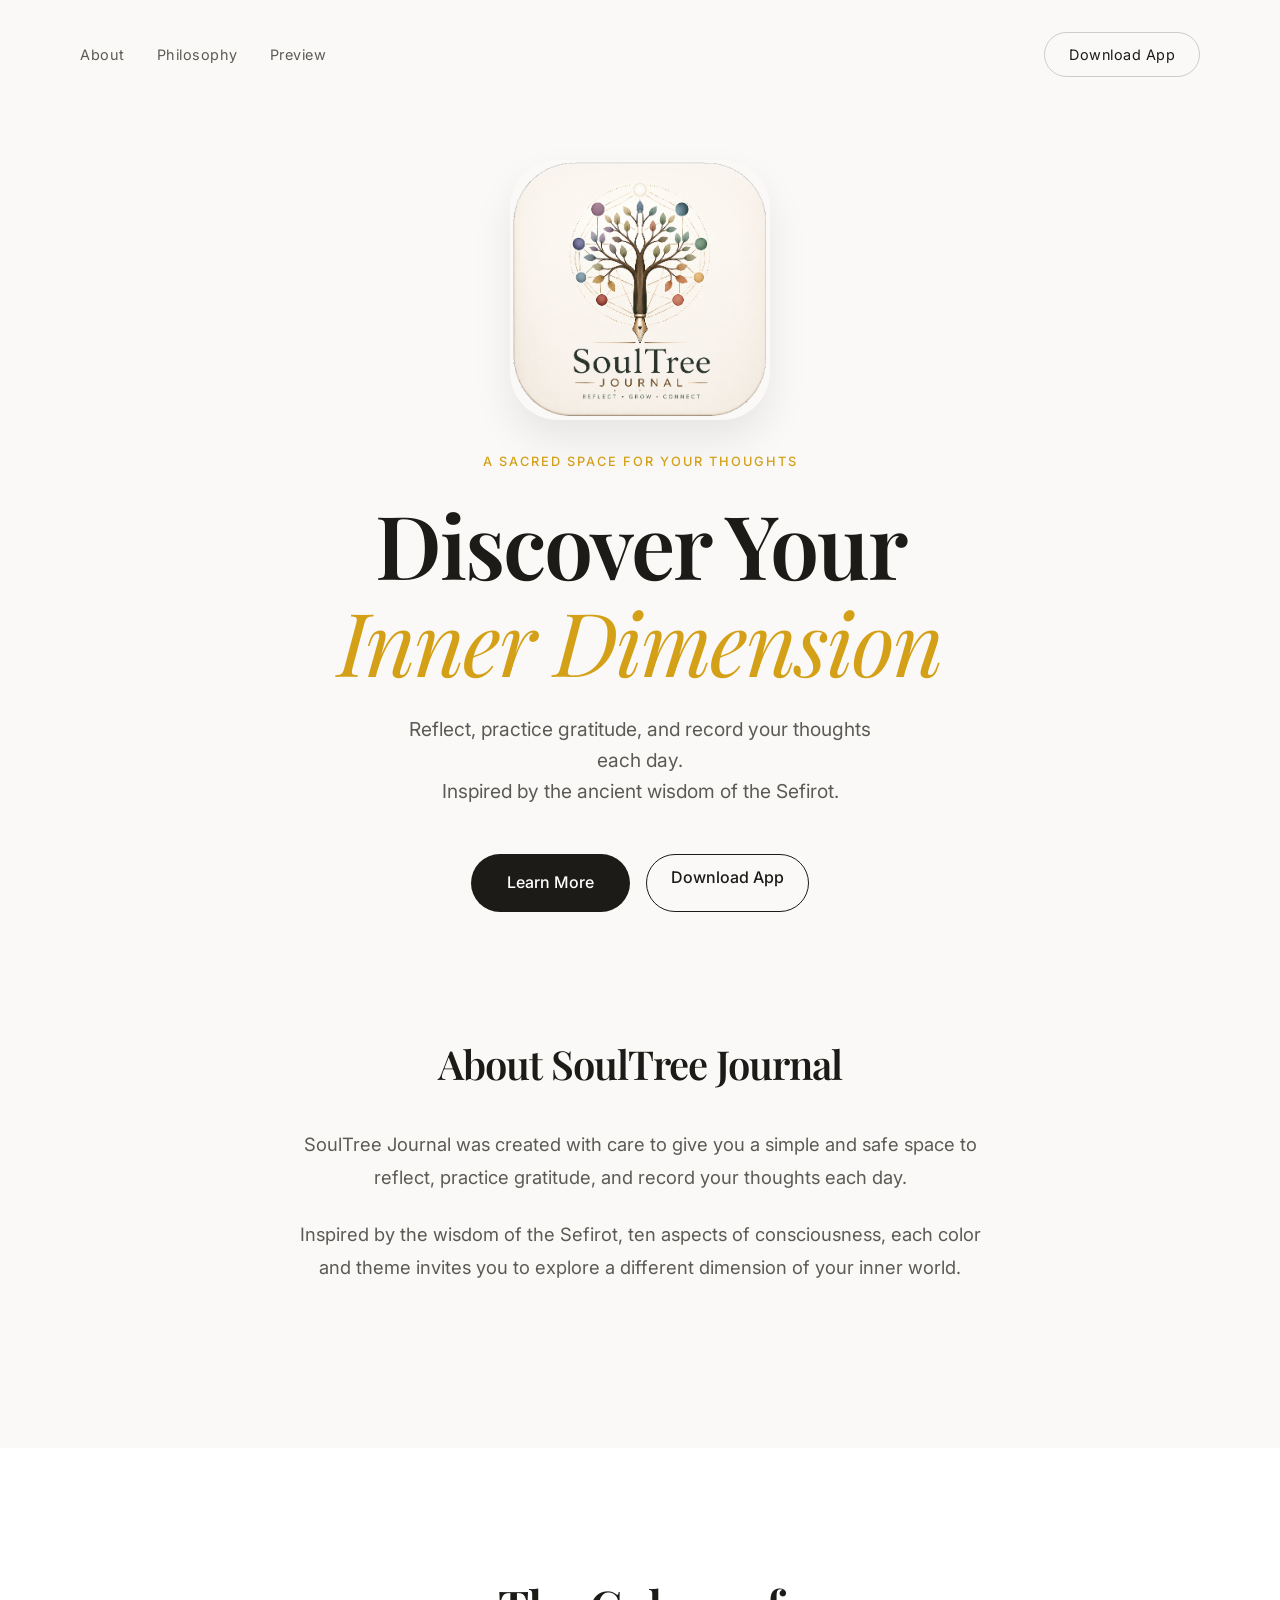
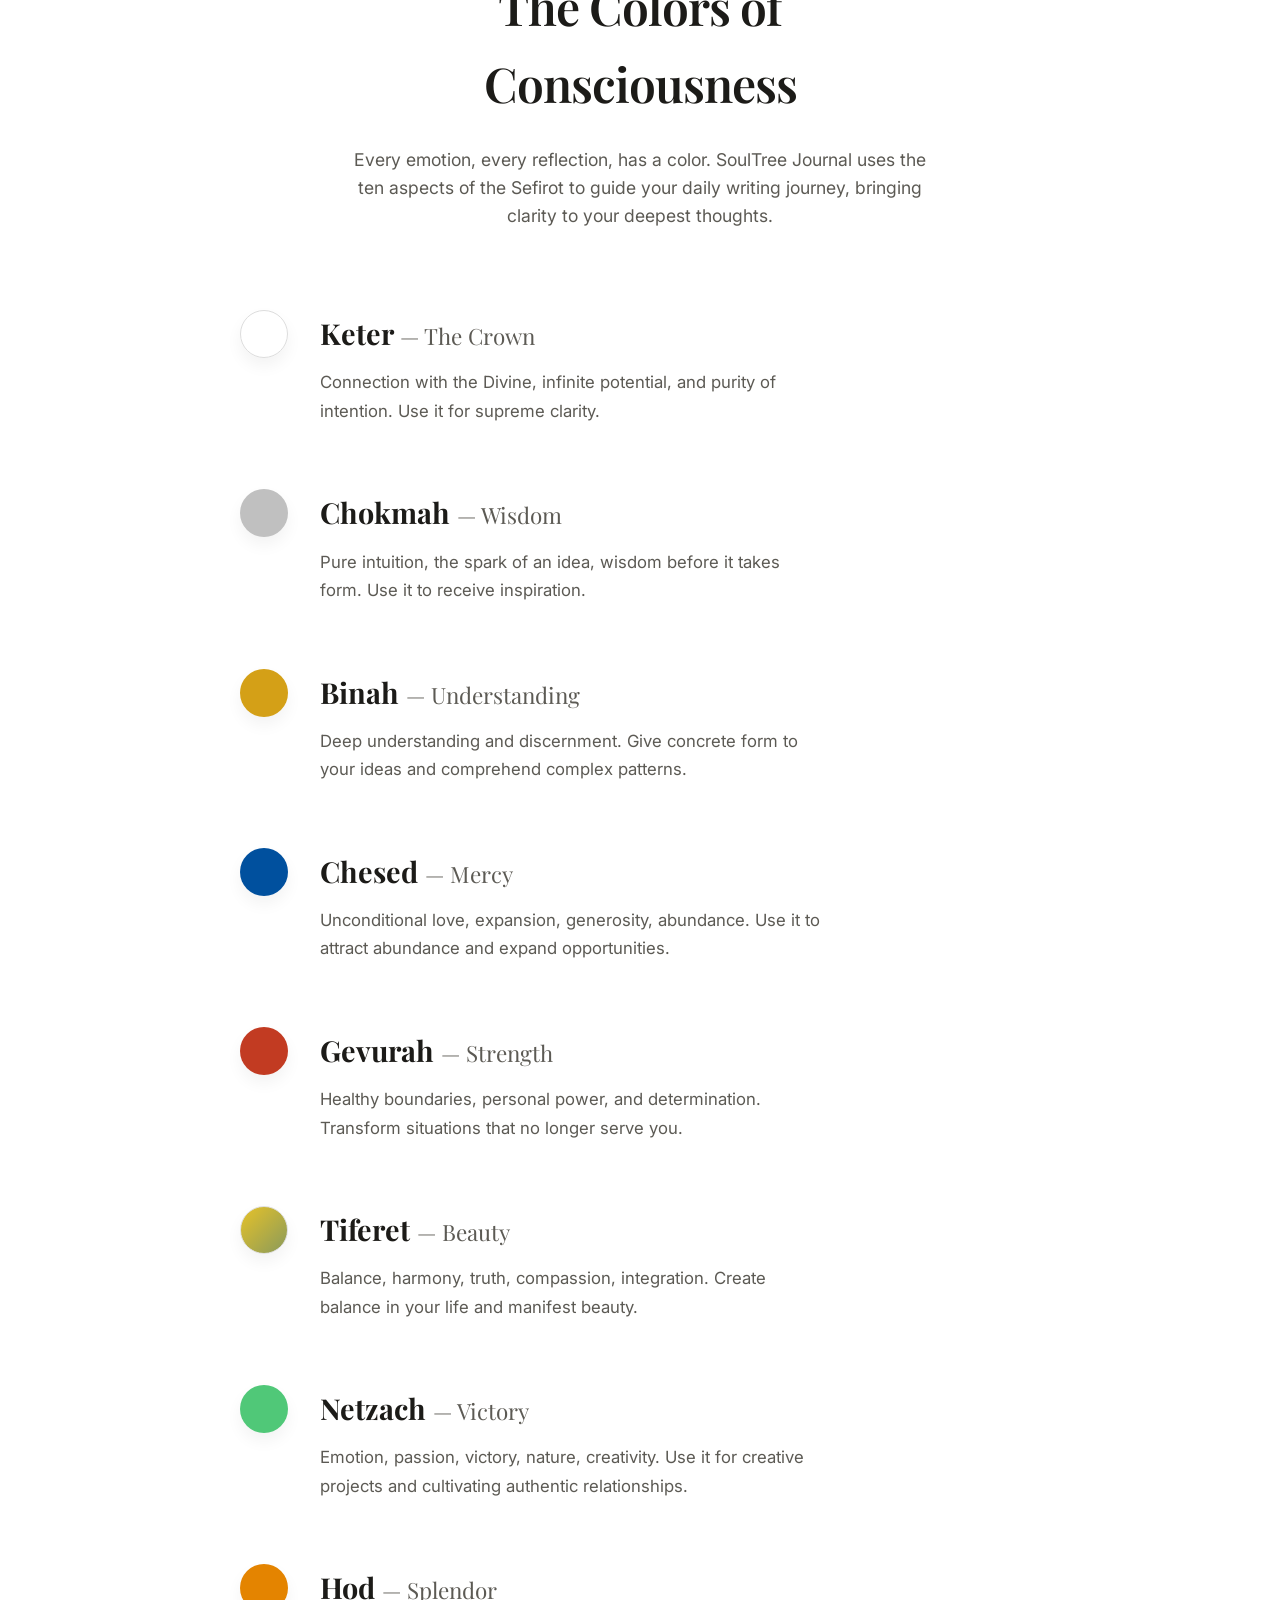
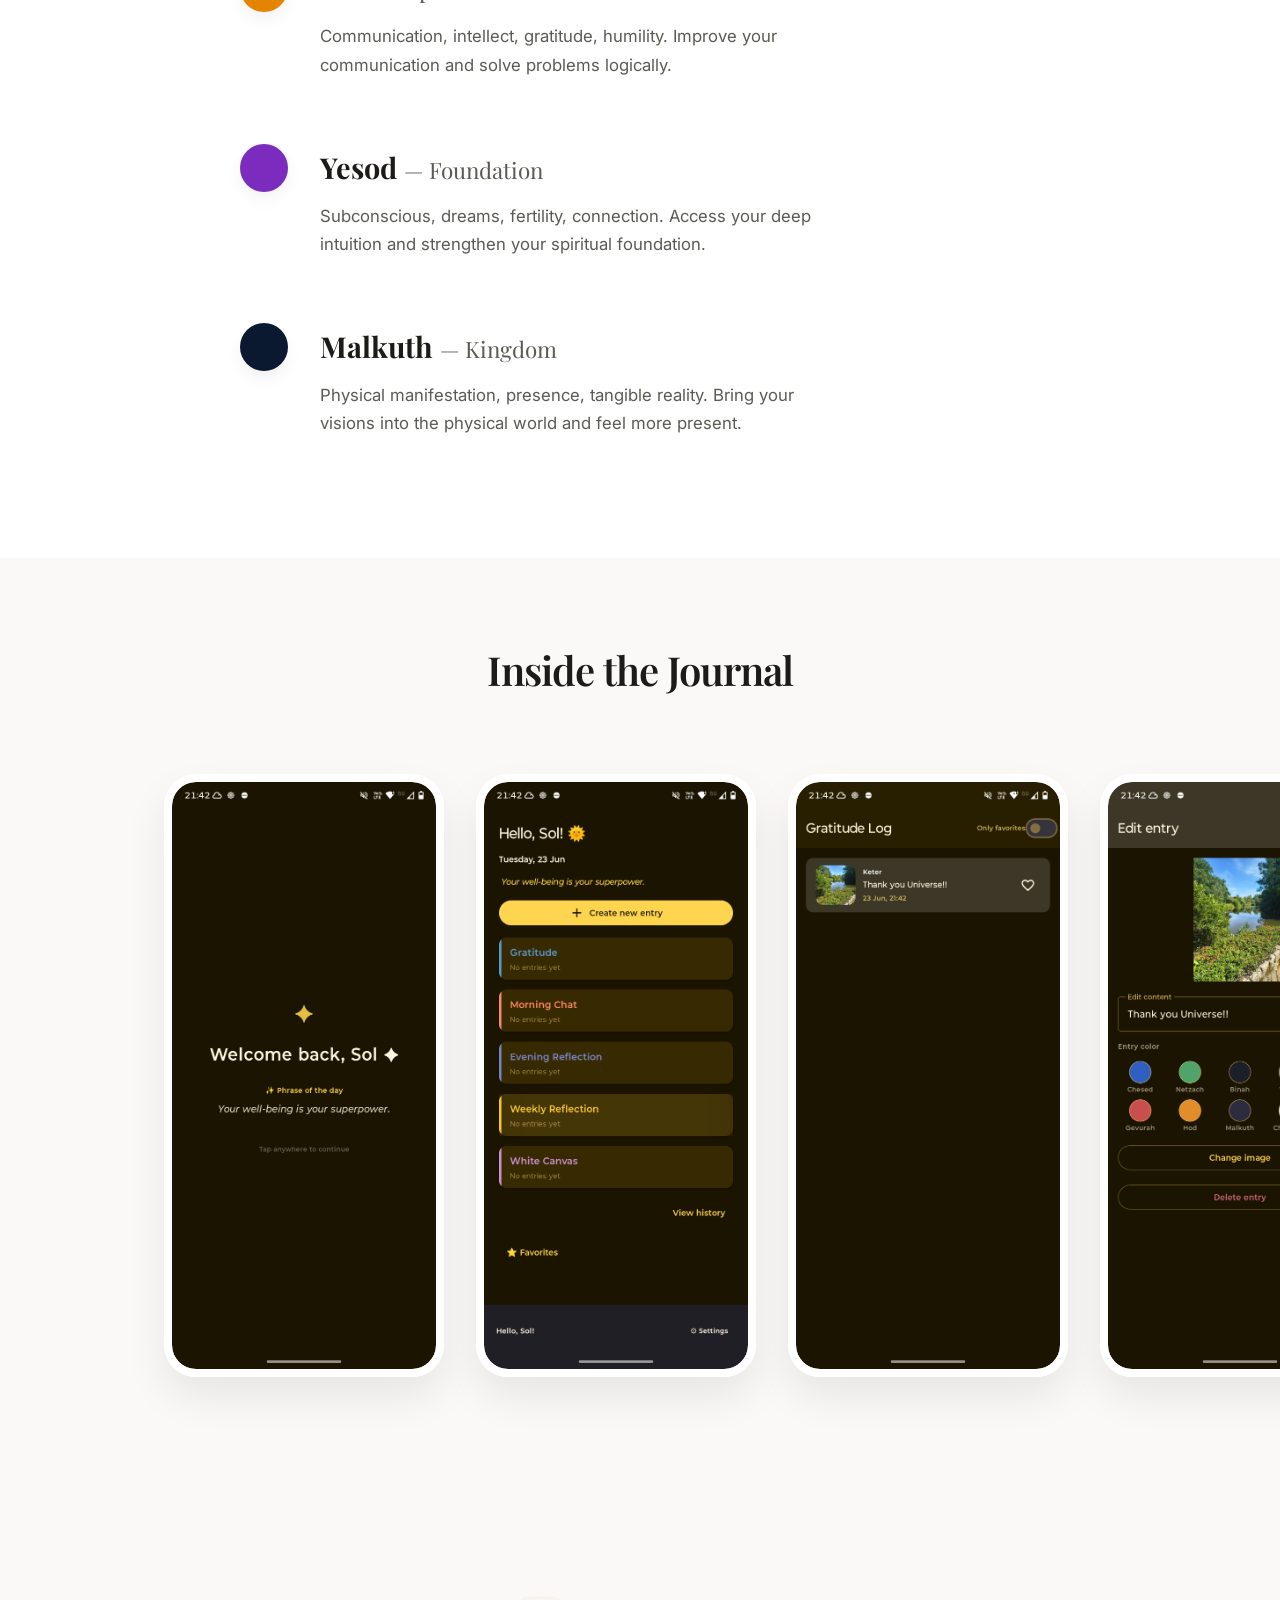
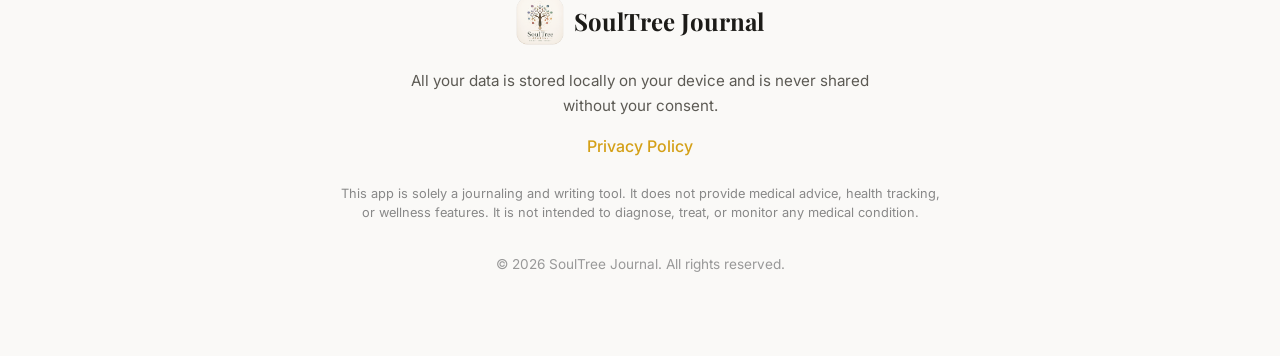
==== commit afd04a9a: "Fix button styling" ====
--- a/index.html
+++ b/index.html
@@ -9,7 +9,7 @@
     <link rel="preconnect" href="https://fonts.googleapis.com">
     <link rel="preconnect" href="https://fonts.gstatic.com" crossorigin>
     <link href="https://fonts.googleapis.com/css2?family=Inter:wght@300;400;500&family=Playfair+Display:ital,wght@0,400;0,600;0,700;1,400&display=swap" rel="stylesheet">
-    <link rel="stylesheet" href="styles.css">
+    <link rel="stylesheet" href="styles.css?v=3">
 </head>
 <body>
 
--- a/styles.css
+++ b/styles.css
@@ -109,14 +109,20 @@
 }
 
 .btn-outline {
+    display: inline-block;
     border: 1px solid rgba(28, 27, 24, 0.2);
     padding: 10px 24px;
     border-radius: 30px;
     color: var(--text-primary) !important;
+    text-decoration: none;
+    font-weight: 500;
+    transition: all 0.3s ease;
 }
 
 .btn-outline:hover {
     border-color: var(--text-primary);
+    background-color: var(--text-primary);
+    color: #fff !important;
 }
 
 /* Hero */
@@ -309,7 +315,7 @@
 .screenshots-scroll {
     display: flex;
     gap: 32px;
-    padding: 24px calc(50vw - 500px + 24px) 60px; /* Center align with max-width container */
+    padding: 24px max(24px, calc(50vw - 500px + 24px)) 60px; /* Center align with max-width container */
     overflow-x: auto;
     scroll-snap-type: x mandatory;
     -webkit-overflow-scrolling: touch;
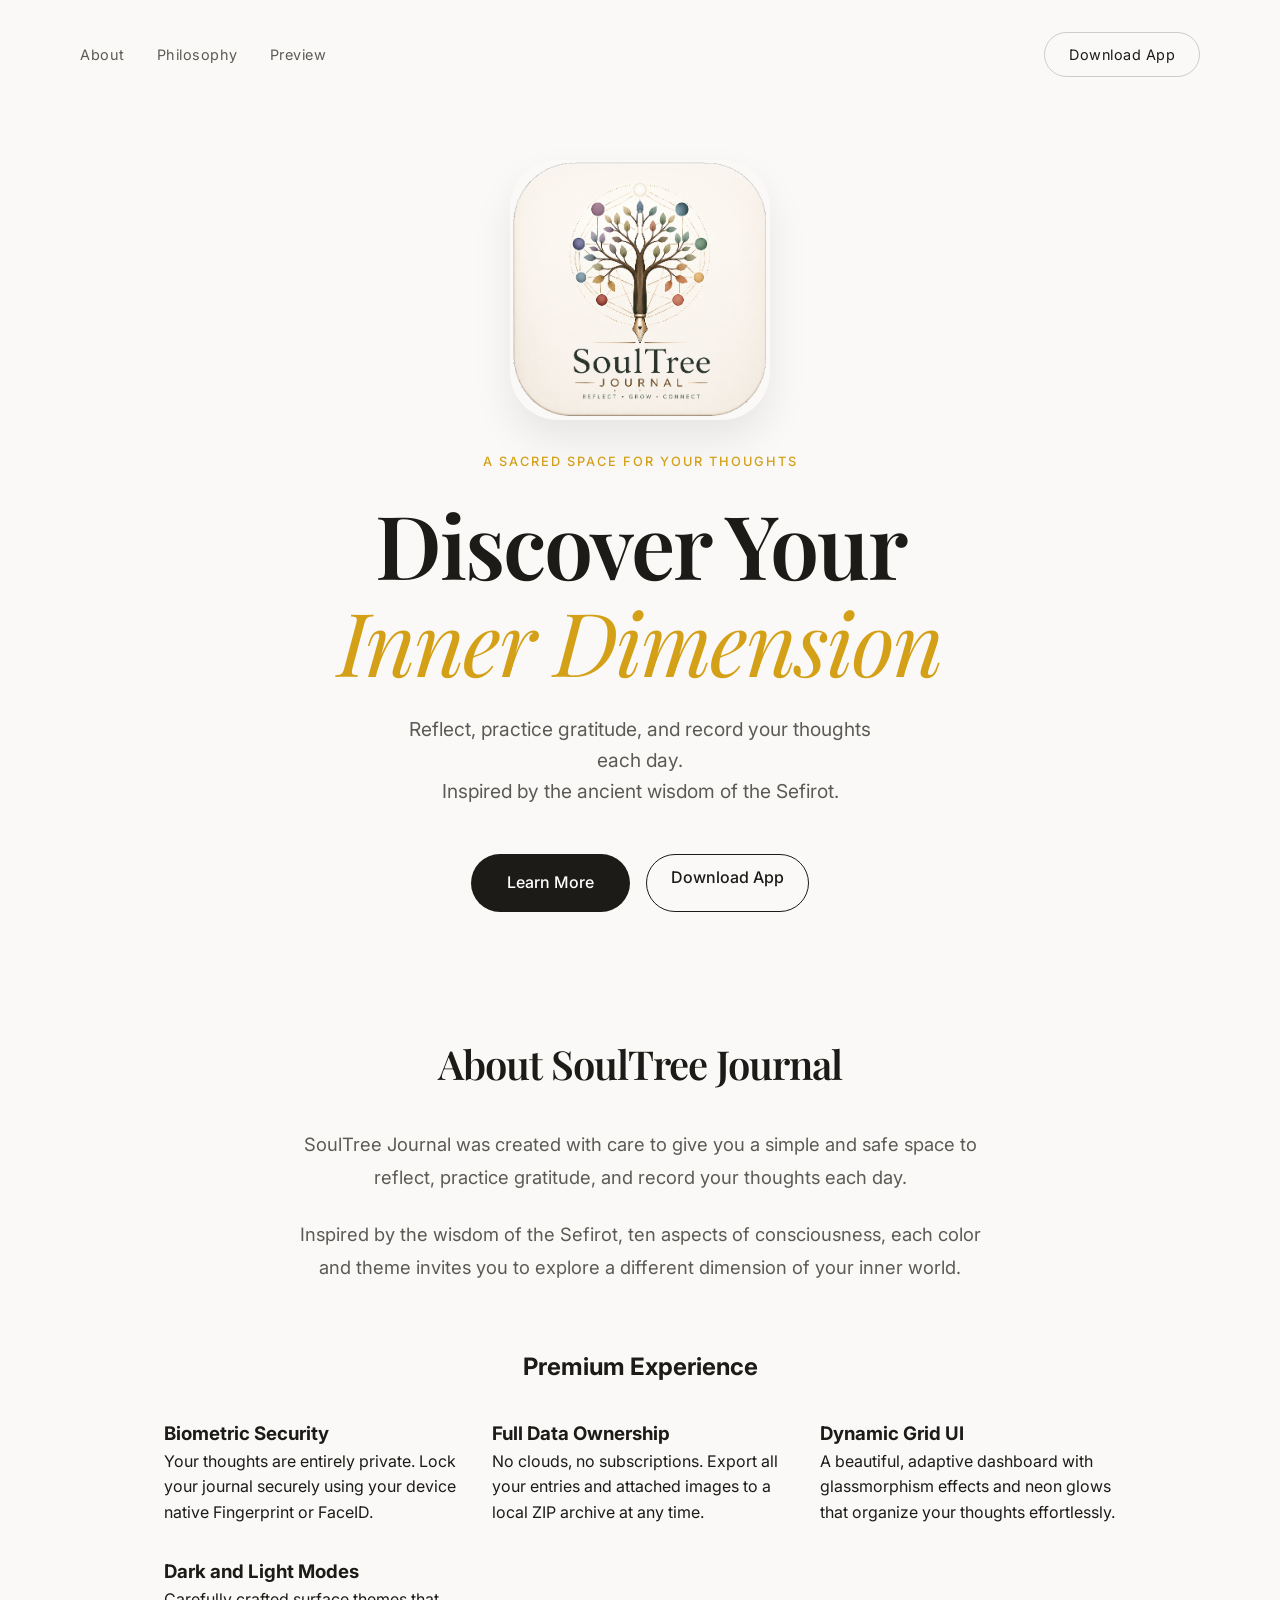
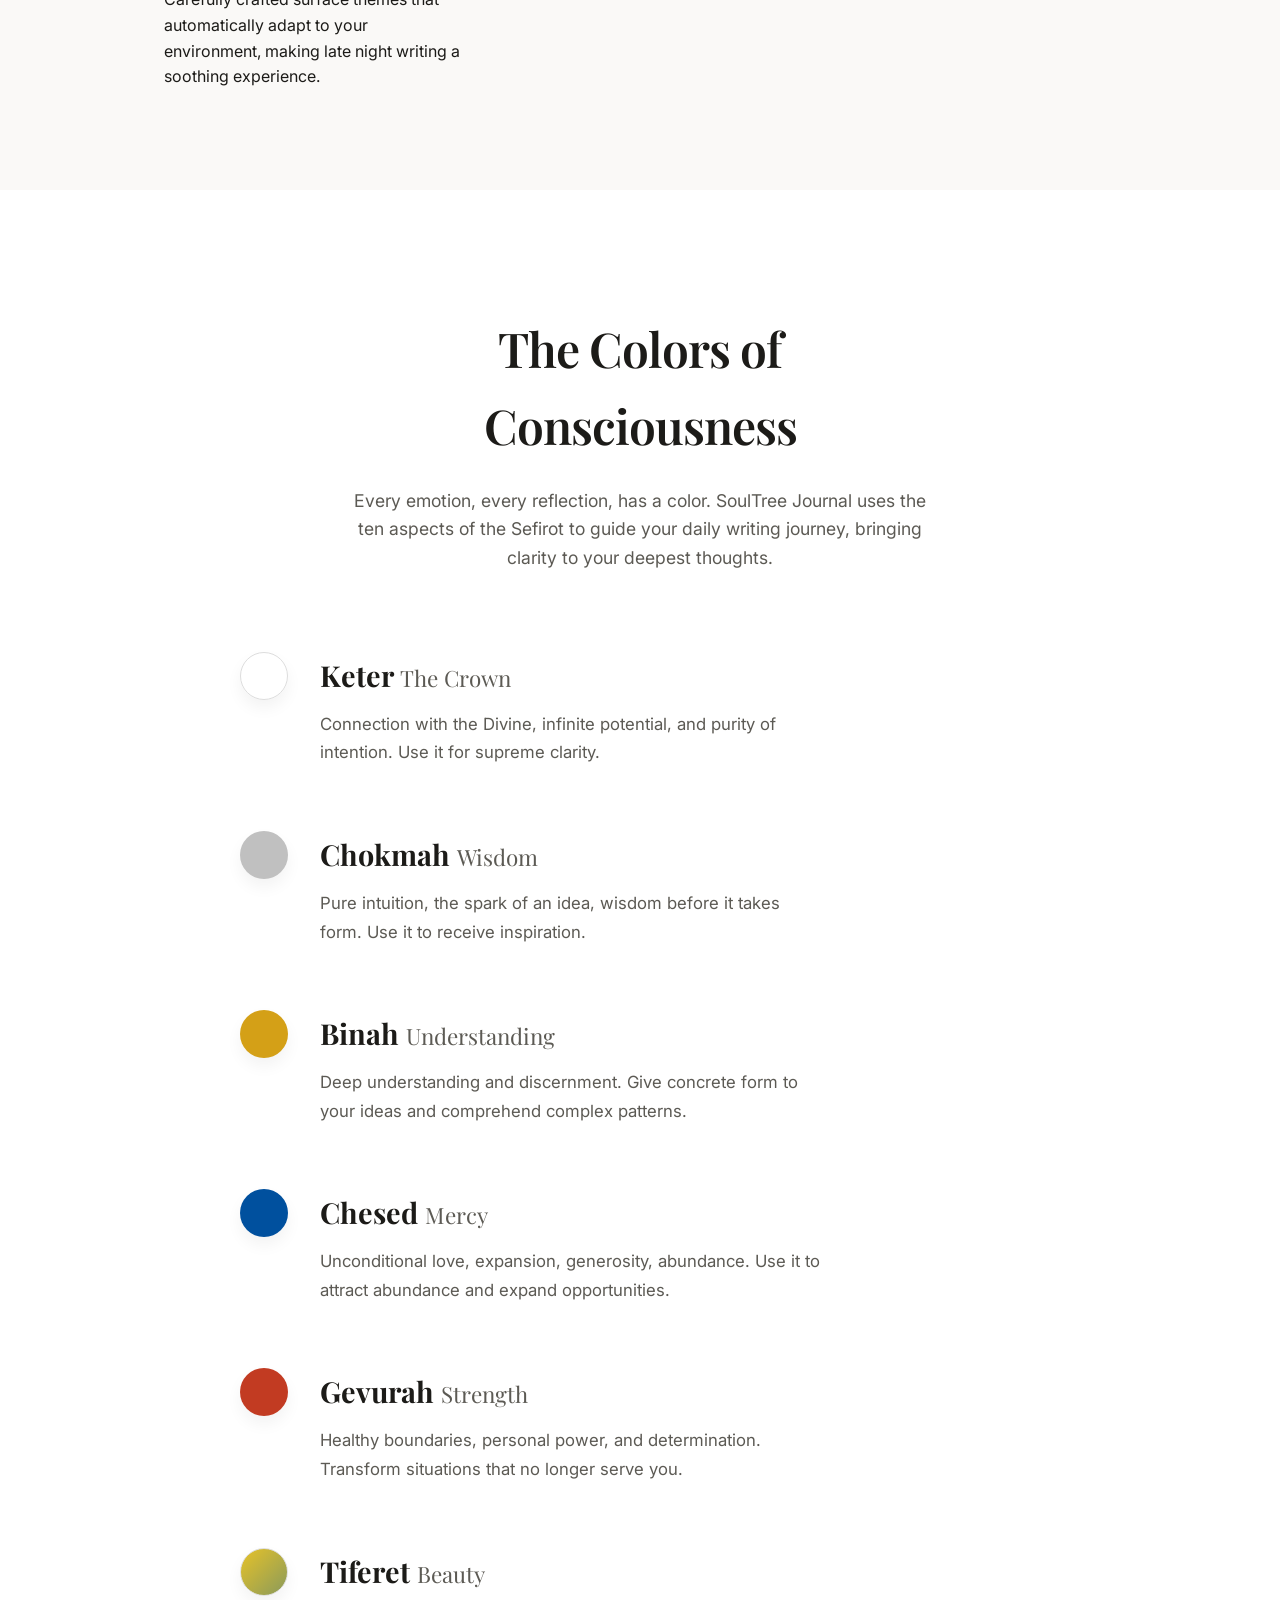
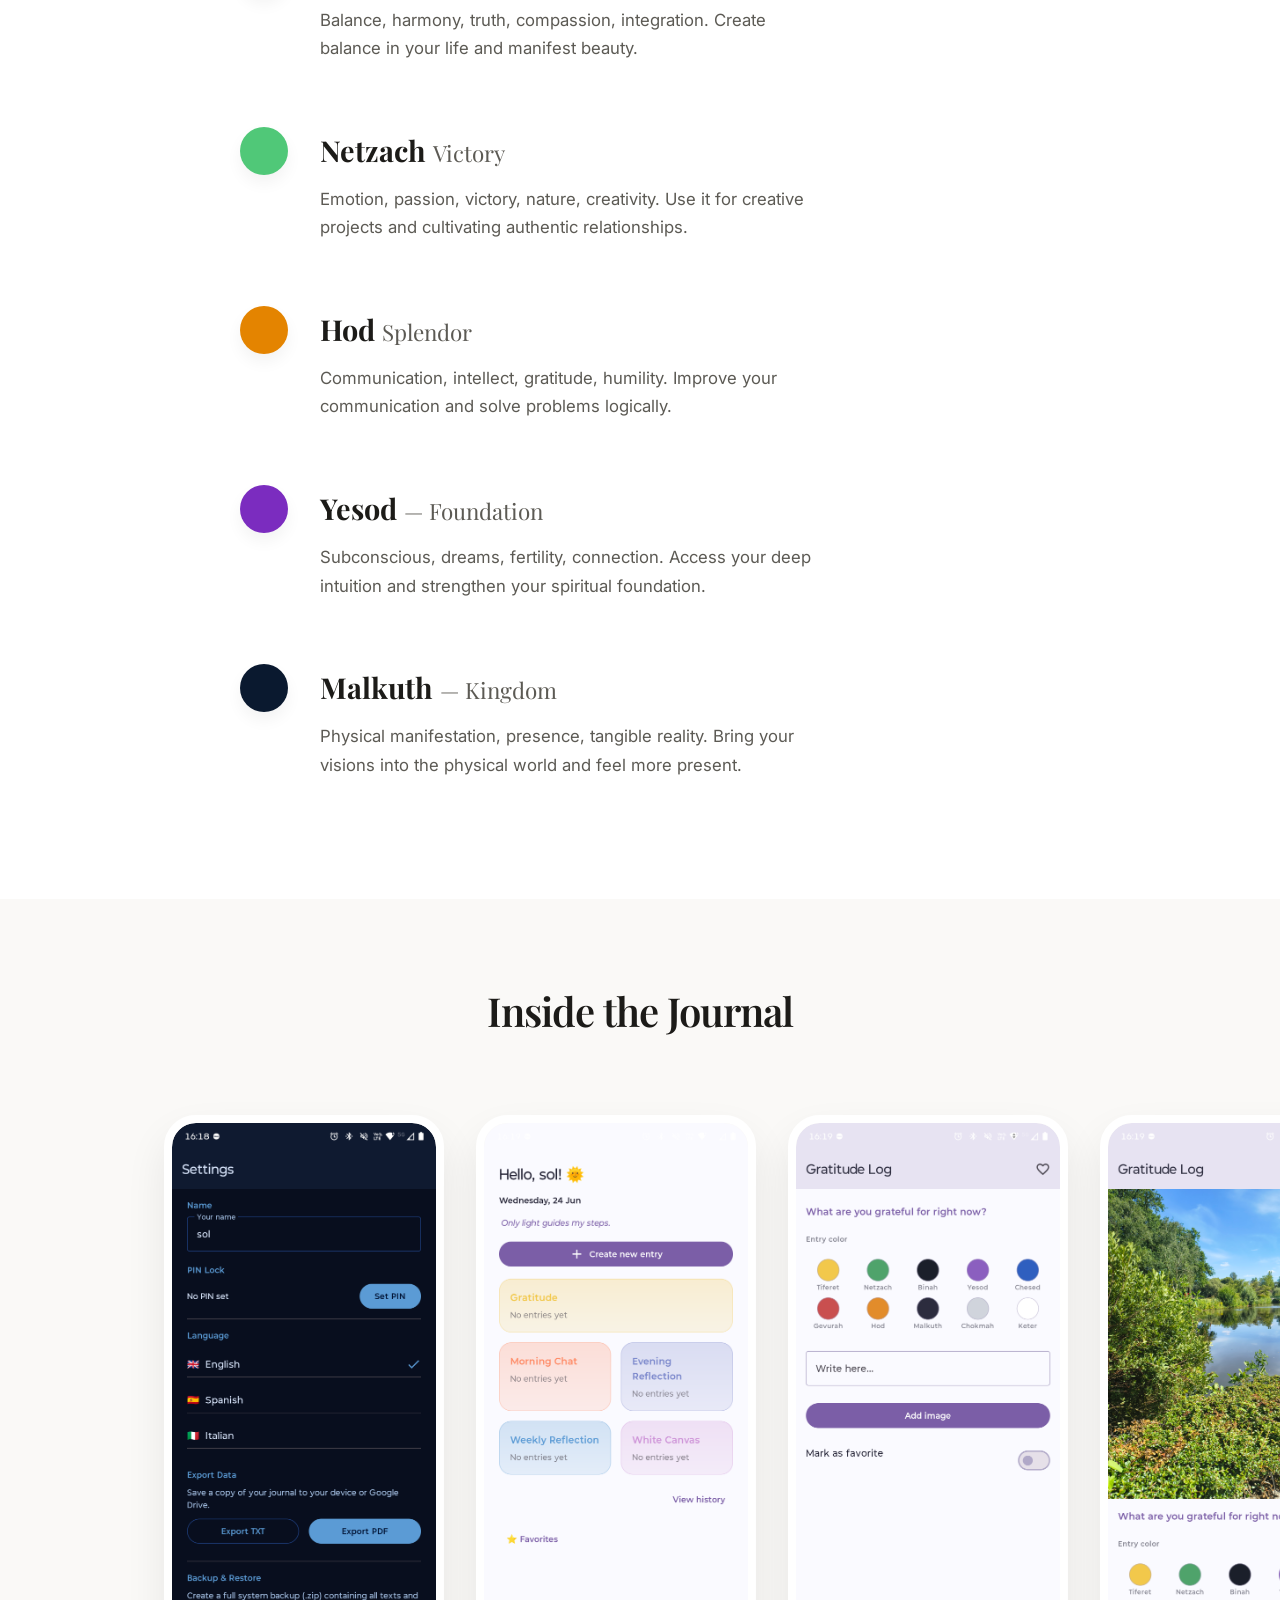
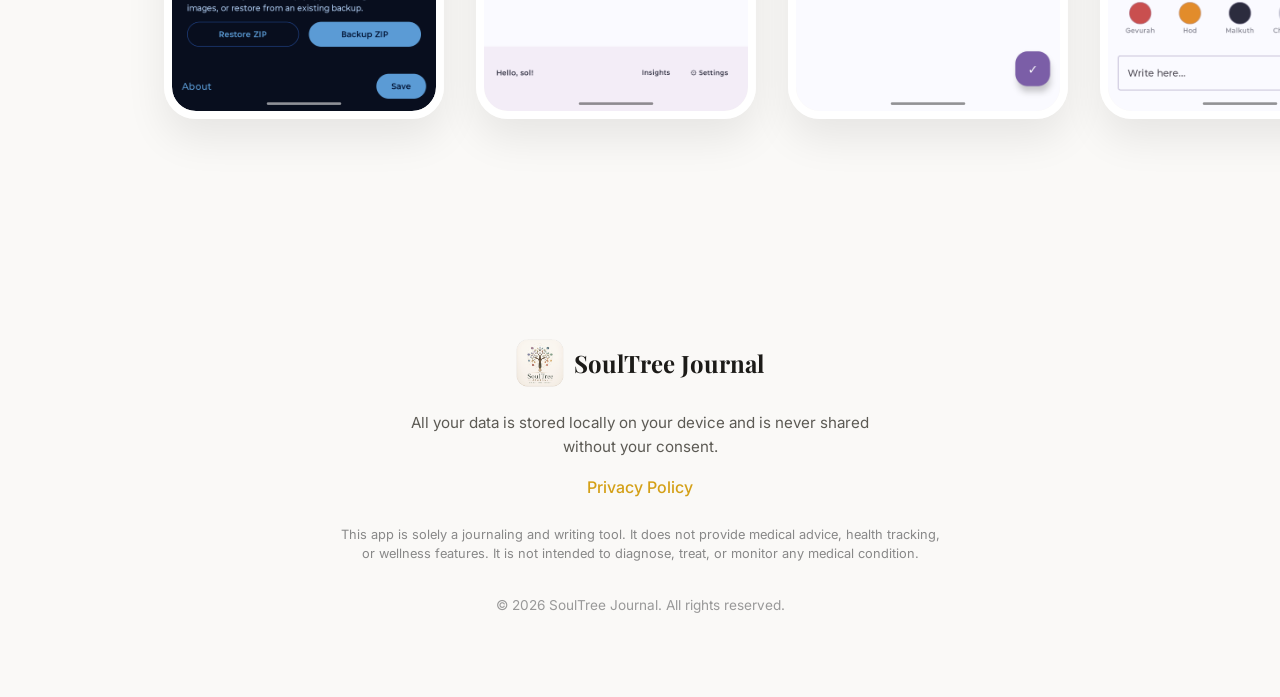
==== commit 925f2de3: "updates" ====
--- a/index.html
+++ b/index.html
@@ -50,6 +50,30 @@
         </div>
     </section>
 
+    <section id="premium-features" class="premium-features">
+        <div class="container">
+            <h2 style="text-align: center; margin-bottom: 2rem;">Premium Experience</h2>
+            <div class="premium-grid" style="display: grid; grid-template-columns: repeat(auto-fit, minmax(250px, 1fr)); gap: 2rem;">
+                <div class="premium-card">
+                    <h3>Biometric Security</h3>
+                    <p>Your thoughts are entirely private. Lock your journal securely using your device native Fingerprint or FaceID.</p>
+                </div>
+                <div class="premium-card">
+                    <h3>Full Data Ownership</h3>
+                    <p>No clouds, no subscriptions. Export all your entries and attached images to a local ZIP archive at any time.</p>
+                </div>
+                <div class="premium-card">
+                    <h3>Dynamic Grid UI</h3>
+                    <p>A beautiful, adaptive dashboard with glassmorphism effects and neon glows that organize your thoughts effortlessly.</p>
+                </div>
+                <div class="premium-card">
+                    <h3>Dark and Light Modes</h3>
+                    <p>Carefully crafted surface themes that automatically adapt to your environment, making late night writing a soothing experience.</p>
+                </div>
+            </div>
+        </div>
+    </section>
+
     <section id="philosophy" class="philosophy">
         <div class="container">
             <div class="philosophy-text">
@@ -61,7 +85,7 @@
                 <div class="feature-item">
                     <div class="feature-marker" style="background: rgba(255, 255, 255, 0.8); border: 1px solid #ddd;"></div>
                     <div class="feature-content">
-                        <h3>Keter <span>— The Crown</span></h3>
+                        <h3>Keter <span> The Crown</span></h3>
                         <p>Connection with the Divine, infinite potential, and purity of intention. Use it for supreme clarity.</p>
                     </div>
                 </div>
@@ -69,7 +93,7 @@
                 <div class="feature-item">
                     <div class="feature-marker" style="background: #c0c0c0;"></div>
                     <div class="feature-content">
-                        <h3>Chokmah <span>— Wisdom</span></h3>
+                        <h3>Chokmah <span> Wisdom</span></h3>
                         <p>Pure intuition, the spark of an idea, wisdom before it takes form. Use it to receive inspiration.</p>
                     </div>
                 </div>
@@ -77,7 +101,7 @@
                 <div class="feature-item">
                     <div class="feature-marker" style="background: #d4a017;"></div>
                     <div class="feature-content">
-                        <h3>Binah <span>— Understanding</span></h3>
+                        <h3>Binah <span> Understanding</span></h3>
                         <p>Deep understanding and discernment. Give concrete form to your ideas and comprehend complex patterns.</p>
                     </div>
                 </div>
@@ -85,7 +109,7 @@
                 <div class="feature-item">
                     <div class="feature-marker" style="background: #00509e;"></div>
                     <div class="feature-content">
-                        <h3>Chesed <span>— Mercy</span></h3>
+                        <h3>Chesed <span> Mercy</span></h3>
                         <p>Unconditional love, expansion, generosity, abundance. Use it to attract abundance and expand opportunities.</p>
                     </div>
                 </div>
@@ -93,7 +117,7 @@
                 <div class="feature-item">
                     <div class="feature-marker" style="background: #c23b22;"></div>
                     <div class="feature-content">
-                        <h3>Gevurah <span>— Strength</span></h3>
+                        <h3>Gevurah <span> Strength</span></h3>
                         <p>Healthy boundaries, personal power, and determination. Transform situations that no longer serve you.</p>
                     </div>
                 </div>
@@ -101,7 +125,7 @@
                 <div class="feature-item">
                     <div class="feature-marker" style="background: linear-gradient(135deg, #e6c229, #8a9a5b); border: 1px solid #e0e0e0;"></div>
                     <div class="feature-content">
-                        <h3>Tiferet <span>— Beauty</span></h3>
+                        <h3>Tiferet <span> Beauty</span></h3>
                         <p>Balance, harmony, truth, compassion, integration. Create balance in your life and manifest beauty.</p>
                     </div>
                 </div>
@@ -109,7 +133,7 @@
                 <div class="feature-item">
                     <div class="feature-marker" style="background: #50c878;"></div>
                     <div class="feature-content">
-                        <h3>Netzach <span>— Victory</span></h3>
+                        <h3>Netzach <span> Victory</span></h3>
                         <p>Emotion, passion, victory, nature, creativity. Use it for creative projects and cultivating authentic relationships.</p>
                     </div>
                 </div>
@@ -117,7 +141,7 @@
                 <div class="feature-item">
                     <div class="feature-marker" style="background: #e48400;"></div>
                     <div class="feature-content">
-                        <h3>Hod <span>— Splendor</span></h3>
+                        <h3>Hod <span> Splendor</span></h3>
                         <p>Communication, intellect, gratitude, humility. Improve your communication and solve problems logically.</p>
                     </div>
                 </div>
